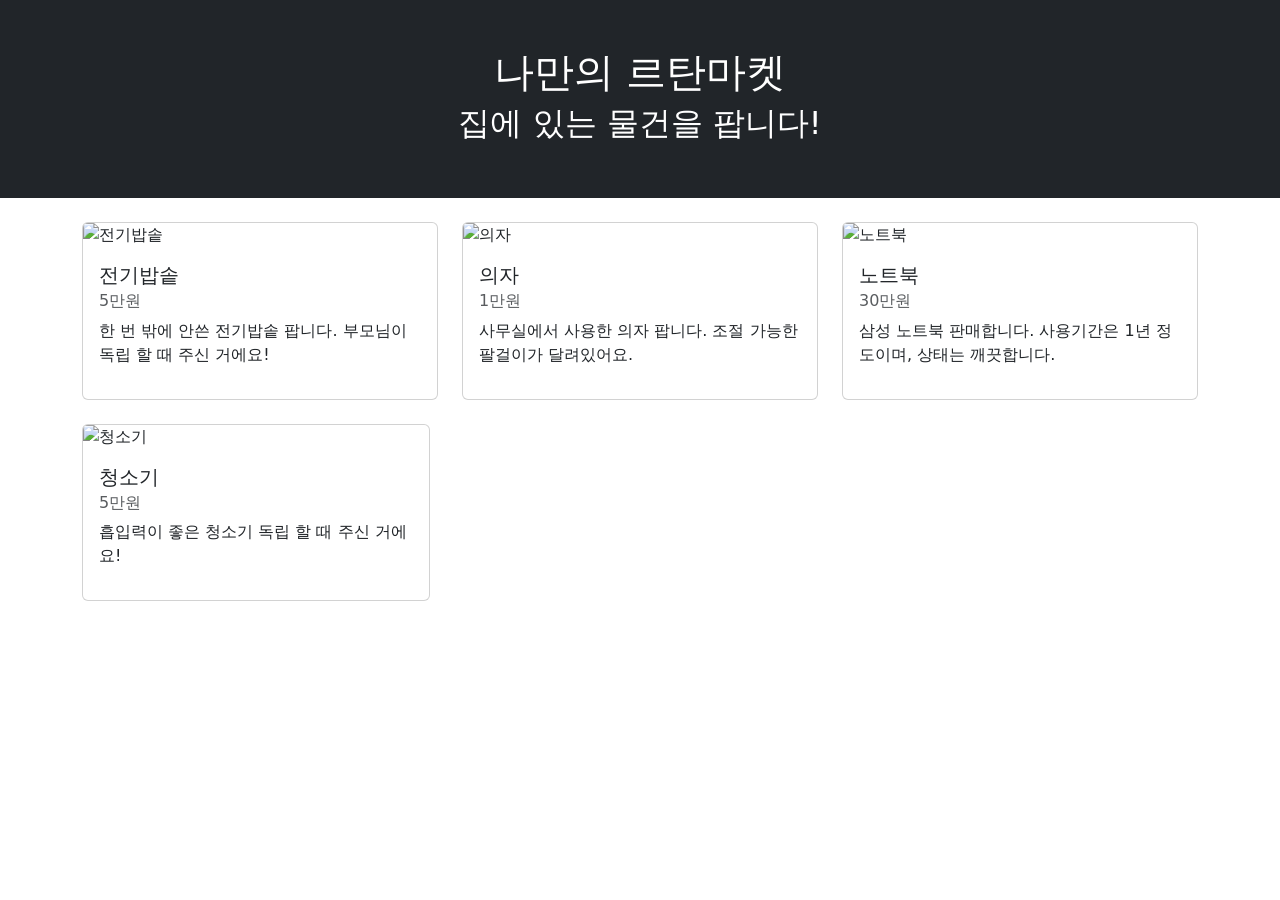
==== index.html @ f94e0d94 "Add files via upload" ====
<!doctype html>
<html lang="en">

<head>
    <meta charset="utf-8">
    <meta name="viewport" content="width=device-width, initial-scale=1">
    <title>나만의 중고마켓</title>
    <link rel="stylesheet" href="https://s3.ap-northeast-2.amazonaws.com/materials.spartacodingclub.kr/easygpt/default.css">
    <link href="https://cdn.jsdelivr.net/npm/bootstrap@5.2.3/dist/css/bootstrap.min.css" rel="stylesheet"
        integrity="sha384-rbsA2VBKQhggwzxH7pPCaAqO46MgnOM80zW1RWuH61DGLwZJEdK2Kadq2F9CUG65" crossorigin="anonymous">
    <script src="https://cdn.jsdelivr.net/npm/bootstrap@5.2.3/dist/js/bootstrap.bundle.min.js"
        integrity="sha384-kenU1KFdBIe4zVF0s0G1M5b4hcpxyD9F7jL+jjXkk+Q2h455rYXK/7HAuoJl+0I4"
        crossorigin="anonymous"></script>
    <style>
        /* 꾸미기 */
                .card:hover {
        transform: scale(1.05); /* 마우스 오버 시 크기 증가 */
        transition: transform 0.2s ease-in-out; /* 변화 과정 애니메이션 적용 */
        }

    </style>
</head>

<body>
    <div class="hero bg-dark text-center py-5 mb-4">
        <h1 class="text-white">나만의 르탄마켓</h1>
        <h2 class="text-white">집에 있는 물건을 팝니다!</h2>
    </div>
    <div class="container">
        <div class="row">
          <div class="col-md-4 mb-4">
            <div class="card">
              <img src="https://source.unsplash.com/1600x900/?rice-cooker" class="card-img-top" alt="전기밥솥">
              <div class="card-body">
                <h5 class="card-title">전기밥솥</h5>
                <h6 class="card-subtitle mb-2 text-muted">5만원</h6>
                <p class="card-text">한 번 밖에 안쓴 전기밥솥 팝니다. 부모님이 독립 할 때 주신 거에요!</p>
                <a href="https://spartacodingclub.kr/" class="card-link stretched-link" target="_blank"></a>
              </div>
            </div>
          </div>
          <div class="col-md-4 mb-4">
            <div class="card">
              <img src="https://source.unsplash.com/1600x900/?chair" class="card-img-top" alt="의자">
              <div class="card-body">
                <h5 class="card-title">의자</h5>
                <h6 class="card-subtitle mb-2 text-muted">1만원</h6>
                <p class="card-text">사무실에서 사용한 의자 팝니다. 조절 가능한 팔걸이가 달려있어요.</p>
                <a href="https://spartacodingclub.kr/" class="card-link stretched-link" target="_blank"></a>
              </div>
            </div>
          </div>
          <div class="col-md-4 mb-4">
            <div class="card">
              <img src="https://source.unsplash.com/1600x900/?laptop" class="card-img-top" alt="노트북">
              <div class="card-body">
                <h5 class="card-title">노트북</h5>
                <h6 class="card-subtitle mb-2 text-muted">30만원</h6>
                <p class="card-text">삼성 노트북 판매합니다. 사용기간은 1년 정도이며, 상태는 깨끗합니다.</p>
                <a href="https://spartacodingclub.kr/" class="card-link stretched-link" target="_blank"></a>
              </div>
            </div>
          </div>
        <div class="row">
            <div class="col-md-4 mb-4">
              <div class="card">
                <img src="청소기.jpeg" class="card-img-top" alt="청소기">
                <div class="card-body">
                  <h5 class="card-title">청소기</h5>
                  <h6 class="card-subtitle mb-2 text-muted">5만원</h6>
                  <p class="card-text">흡입력이 좋은 청소기 독립 할 때 주신 거에요!</p>
                  <a href="https://spartacodingclub.kr/" class="card-link stretched-link" target="_blank"></a>
                </div>
              </div>
            </div>
      </div>
      
</body>

</html>
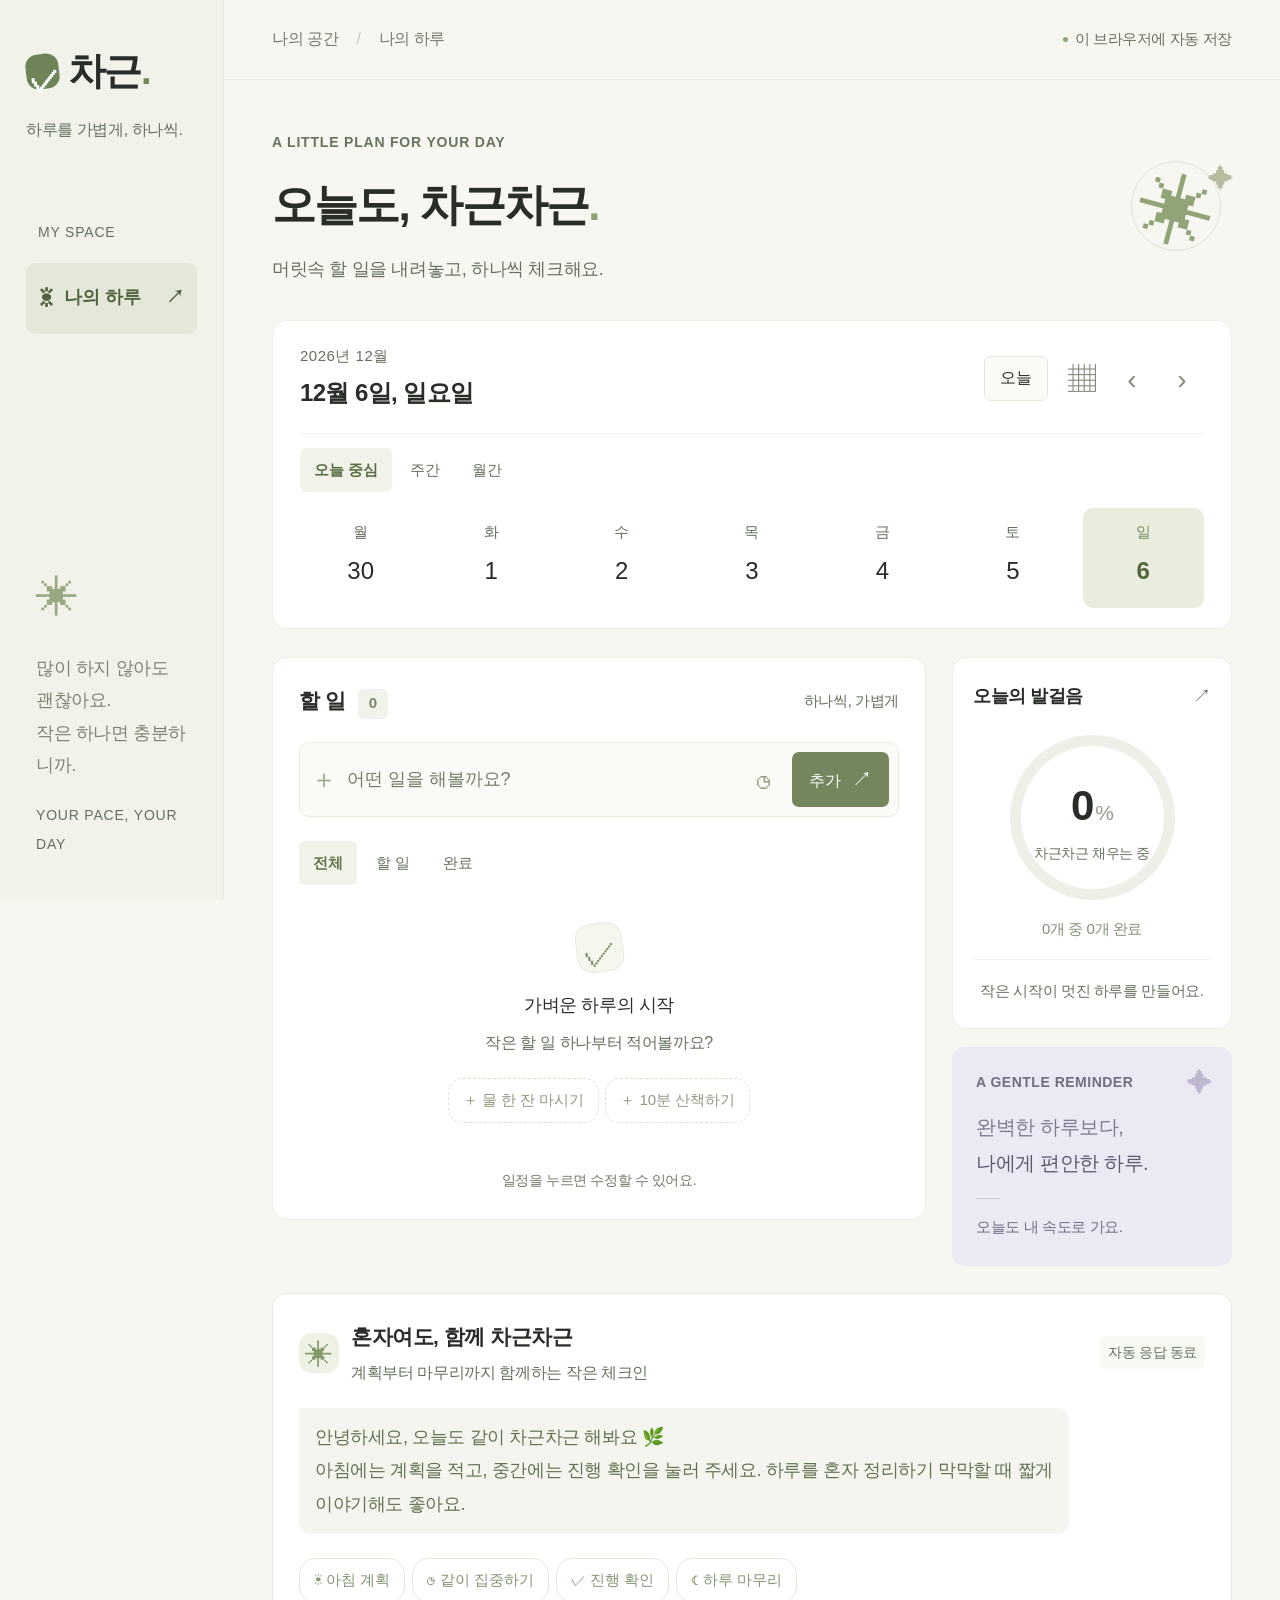
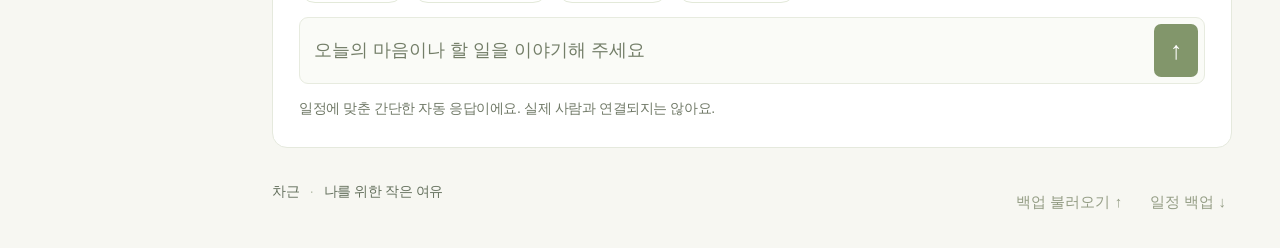
==== commit a571b850: "Package Chageun daily planner with Windows desktop shortcut installer" ====
--- a/index.html
+++ b/index.html
@@ -1,80 +1,48 @@
-<!doctype html>
-<html lang="en">
-
-<head>
-    <meta charset="utf-8">
-    <meta name="viewport" content="width=device-width, initial-scale=1">
-    <title>나만의 중고마켓</title>
-    <link rel="stylesheet" href="https://s3.ap-northeast-2.amazonaws.com/materials.spartacodingclub.kr/easygpt/default.css">
-    <link href="https://cdn.jsdelivr.net/npm/bootstrap@5.2.3/dist/css/bootstrap.min.css" rel="stylesheet"
-        integrity="sha384-rbsA2VBKQhggwzxH7pPCaAqO46MgnOM80zW1RWuH61DGLwZJEdK2Kadq2F9CUG65" crossorigin="anonymous">
-    <script src="https://cdn.jsdelivr.net/npm/bootstrap@5.2.3/dist/js/bootstrap.bundle.min.js"
-        integrity="sha384-kenU1KFdBIe4zVF0s0G1M5b4hcpxyD9F7jL+jjXkk+Q2h455rYXK/7HAuoJl+0I4"
-        crossorigin="anonymous"></script>
-    <style>
-        /* 꾸미기 */
-                .card:hover {
-        transform: scale(1.05); /* 마우스 오버 시 크기 증가 */
-        transition: transform 0.2s ease-in-out; /* 변화 과정 애니메이션 적용 */
-        }
-
-    </style>
-</head>
-
-<body>
-    <div class="hero bg-dark text-center py-5 mb-4">
-        <h1 class="text-white">나만의 르탄마켓</h1>
-        <h2 class="text-white">집에 있는 물건을 팝니다!</h2>
-    </div>
-    <div class="container">
-        <div class="row">
-          <div class="col-md-4 mb-4">
-            <div class="card">
-              <img src="https://source.unsplash.com/1600x900/?rice-cooker" class="card-img-top" alt="전기밥솥">
-              <div class="card-body">
-                <h5 class="card-title">전기밥솥</h5>
-                <h6 class="card-subtitle mb-2 text-muted">5만원</h6>
-                <p class="card-text">한 번 밖에 안쓴 전기밥솥 팝니다. 부모님이 독립 할 때 주신 거에요!</p>
-                <a href="https://spartacodingclub.kr/" class="card-link stretched-link" target="_blank"></a>
-              </div>
-            </div>
-          </div>
-          <div class="col-md-4 mb-4">
-            <div class="card">
-              <img src="https://source.unsplash.com/1600x900/?chair" class="card-img-top" alt="의자">
-              <div class="card-body">
-                <h5 class="card-title">의자</h5>
-                <h6 class="card-subtitle mb-2 text-muted">1만원</h6>
-                <p class="card-text">사무실에서 사용한 의자 팝니다. 조절 가능한 팔걸이가 달려있어요.</p>
-                <a href="https://spartacodingclub.kr/" class="card-link stretched-link" target="_blank"></a>
-              </div>
-            </div>
-          </div>
-          <div class="col-md-4 mb-4">
-            <div class="card">
-              <img src="https://source.unsplash.com/1600x900/?laptop" class="card-img-top" alt="노트북">
-              <div class="card-body">
-                <h5 class="card-title">노트북</h5>
-                <h6 class="card-subtitle mb-2 text-muted">30만원</h6>
-                <p class="card-text">삼성 노트북 판매합니다. 사용기간은 1년 정도이며, 상태는 깨끗합니다.</p>
-                <a href="https://spartacodingclub.kr/" class="card-link stretched-link" target="_blank"></a>
-              </div>
-            </div>
-          </div>
-        <div class="row">
-            <div class="col-md-4 mb-4">
-              <div class="card">
-                <img src="청소기.jpeg" class="card-img-top" alt="청소기">
-                <div class="card-body">
-                  <h5 class="card-title">청소기</h5>
-                  <h6 class="card-subtitle mb-2 text-muted">5만원</h6>
-                  <p class="card-text">흡입력이 좋은 청소기 독립 할 때 주신 거에요!</p>
-                  <a href="https://spartacodingclub.kr/" class="card-link stretched-link" target="_blank"></a>
-                </div>
-              </div>
-            </div>
-      </div>
-      
-</body>
-
-</html>+<!doctype html>
+<html lang="ko">
+<head>
+<meta charset="utf-8">
+<meta name="viewport" content="width=device-width,initial-scale=1">
+<meta name="theme-color" content="#f7f7f2">
+<title>차근 — 나의 작은 일정</title>
+<link rel="stylesheet" href="style.css">
+<script src="app.js" defer></script>
+</head>
+<body>
+<div class="app">
+<aside class="sidebar">
+<a class="brand" href="./" aria-label="차근 홈"><span class="brand-mark">✓</span>차근<span class="brand-dot">.</span></a>
+<p class="brand-caption">하루를 가볍게, 하나씩.</p>
+<div class="side-label">MY SPACE</div>
+<button class="nav-item active" id="home"><span>☀</span> 나의 하루 <span class="nav-arrow">↗</span></button>
+<div class="sidebar-bottom"><div class="little-flower" aria-hidden="true">✳</div><p>많이 하지 않아도 괜찮아요.<br>작은 하나면 충분하니까.</p><span>YOUR PACE, YOUR DAY</span></div>
+</aside>
+<main>
+<header class="topbar"><span class="breadcrumb">나의 공간 <span>/</span> 나의 하루</span><span class="save-state" id="save-state"><i></i> 이 브라우저에 자동 저장</span></header>
+<div class="content">
+<section class="page-heading"><div><span class="eyebrow">A LITTLE PLAN FOR YOUR DAY</span><h1>오늘도, 차근차근<span>.</span></h1><p>머릿속 할 일을 내려놓고, 하나씩 체크해요.</p></div><div class="heading-art" aria-hidden="true"><span class="orbit"></span><span class="art-star">✳</span><span class="tiny-star">✦</span></div></section>
+<section class="day-panel" aria-label="일정 날짜 선택">
+<div class="day-heading"><div><span id="month-label" class="month-label"></span><button class="date-title" id="date-title" title="날짜 선택"></button></div><div class="date-actions"><button id="today" class="today-button">오늘</button><label class="icon-button date-picker" title="달력에서 날짜 선택"><span aria-hidden="true">▦</span><input id="calendar" type="date" aria-label="달력에서 날짜 선택"></label><button class="icon-button" id="prev" aria-label="이전 주">‹</button><button class="icon-button" id="next" aria-label="다음 주">›</button></div></div>
+<div class="view-tabs" role="group" aria-label="일정 보기"><button data-view="day" class="selected" aria-pressed="true">오늘 중심</button><button data-view="week" aria-pressed="false">주간</button><button data-view="month" aria-pressed="false">월간</button></div>
+<div id="week" class="week"></div><div id="overview" class="overview" hidden></div>
+</section>
+<div class="workspace">
+<section class="task-panel" aria-labelledby="task-heading">
+<div class="section-heading"><h2 id="task-heading">할 일 <span id="task-count">0</span></h2><span class="soft-label">하나씩, 가볍게</span></div>
+<form id="add-form" class="add-form"><div class="input-row"><span class="input-plus" aria-hidden="true">＋</span><input id="task-input" placeholder="어떤 일을 해볼까요?" maxlength="120" aria-label="새 할 일" autocomplete="off" required><button type="button" id="time-toggle" class="time-toggle" aria-label="시간 선택" aria-expanded="false">◷</button><button class="add-button" type="submit">추가 <span>↗</span></button></div><div class="time-row" id="time-row" hidden><label for="task-time">시간은 선택사항이에요</label><input type="time" id="task-time"><button type="button" id="clear-time">시간 지우기</button></div></form>
+<div class="list-toolbar"><div class="filters" role="group" aria-label="할 일 필터"><button data-filter="all" class="selected" aria-pressed="true">전체</button><button data-filter="pending" aria-pressed="false">할 일</button><button data-filter="done" aria-pressed="false">완료</button></div><span id="remaining"></span></div>
+<ul id="tasks" class="task-list"></ul>
+<div id="empty" class="empty-state"><div class="empty-icon" aria-hidden="true">✓</div><h3 id="empty-title">가벼운 하루의 시작</h3><p id="empty-text">작은 할 일 하나부터 적어볼까요?</p><div class="suggestions" id="suggestions"><button data-suggestion="물 한 잔 마시기">＋ 물 한 잔 마시기</button><button data-suggestion="10분 산책하기">＋ 10분 산책하기</button></div></div>
+<p class="list-note">일정을 누르면 수정할 수 있어요.</p>
+</section>
+<aside class="right-column"><section class="progress-card"><div class="progress-top"><h2>오늘의 발걸음</h2><span aria-hidden="true">↗</span></div><div class="progress-ring" id="progress-ring"><div><strong id="percent">0<span>%</span></strong><span class="ring-caption">차근차근 채우는 중</span></div></div><p class="progress-count" id="progress-count">0개 중 0개 완료</p><div class="progress-message" id="progress-message">작은 시작이 멋진 하루를 만들어요.</div></section><section class="note-card"><span class="note-star" aria-hidden="true">✦</span><span class="eyebrow">A GENTLE REMINDER</span><p>완벽한 하루보다,<br><strong>나에게 편안한 하루.</strong></p><div class="note-line"></div><span class="note-foot">오늘도 내 속도로 가요.</span></section></aside>
+</div>
+<section class="buddy-panel" aria-labelledby="buddy-heading"><div class="buddy-header"><div class="buddy-avatar" aria-hidden="true">✳</div><div><h2 id="buddy-heading">혼자여도, 함께 차근차근</h2><p>계획부터 마무리까지 함께하는 작은 체크인</p></div><span class="buddy-badge">자동 응답 동료</span></div><div id="chat" class="chat" role="log" aria-label="체크인 대화" aria-live="polite"></div><div class="focus-bar" id="focus-bar" hidden><span>집중 시간 <strong id="focus-clock">15:00</strong></span><button id="focus-stop">집중 마치기</button></div><div class="chat-quick"><button data-checkin="plan">☀ 아침 계획</button><button data-checkin="focus">◷ 같이 집중하기</button><button data-checkin="check">✓ 진행 확인</button><button data-checkin="finish">☾ 하루 마무리</button></div><form id="chat-form"><input id="chat-input" placeholder="오늘의 마음이나 할 일을 이야기해 주세요" aria-label="동료에게 이야기하기" maxlength="300" autocomplete="off" required><button type="submit" aria-label="메시지 보내기">↑</button></form><p class="buddy-footnote">일정에 맞춘 간단한 자동 응답이에요. 실제 사람과 연결되지는 않아요.</p></section>
+<footer><span>차근 <span class="footer-dot">·</span> 나를 위한 작은 여유</span><div class="backup-actions"><button id="import" type="button">백업 불러오기 ↑</button><input id="import-file" type="file" accept="application/json,.json" hidden><button id="export" title="일정을 JSON 파일로 저장">일정 백업 ↓</button></div></footer>
+</div>
+</main>
+</div>
+<dialog id="edit-dialog"><form id="edit-form"><div class="dialog-heading"><h2>일정 수정</h2><button type="button" id="close-edit" class="icon-button" aria-label="닫기">×</button></div><label for="edit-title">할 일</label><input id="edit-title" maxlength="120" required><div class="edit-fields"><div><label for="edit-date">날짜</label><input type="date" id="edit-date" required></div><div><label for="edit-time">시간 (선택)</label><input type="time" id="edit-time"></div></div><div class="dialog-actions"><button type="button" id="delete-task" class="delete-button">일정 삭제</button><button type="submit" class="add-button">저장</button></div></form></dialog>
+<div id="toast" class="toast" role="status" hidden><span id="toast-text"></span><button id="undo" hidden>되돌리기</button></div>
+</body>
+</html>
--- a/style.css
+++ b/style.css
@@ -0,0 +1,76 @@
+:root{--bg:#f7f7f2;--paper:#fff;--ink:#292d27;--muted:#92958c;--line:#eceee6;--green:#74885c;--green-dark:#4e6638;--lavender:#ece9f5}*{box-sizing:border-box}body{margin:0;background:var(--bg);color:var(--ink);font-family:"Noto Sans CJK KR","Noto Sans KR",-apple-system,BlinkMacSystemFont,"Segoe UI",sans-serif;font-size:18px;letter-spacing:-.4px}button,input{font:inherit}button{cursor:pointer}button,a,input{-webkit-tap-highlight-color:transparent}button{color:inherit}button:focus-visible,a:focus-visible{outline:3px solid #a6b989;outline-offset:3px}input:focus-visible{outline:2px solid #a6b989;outline-offset:2px}button{border:0;background:none}a{color:inherit;text-decoration:none}[hidden]{display:none!important}.app{display:flex;min-height:100vh}.sidebar{width:224px;flex-shrink:0;border-right:1px solid #e7e9df;background:#f1f3eb;padding:40px 26px;display:flex;flex-direction:column;position:fixed;inset:0 auto 0 0}.brand{font-size:38px;font-weight:800;display:flex;align-items:center;gap:9px;letter-spacing:-2px}.brand-mark{font-size:30px;display:grid;place-items:center;background:#6e8358;color:white;border-radius:12px;width:33px;height:35px;transform:rotate(-7deg)}.brand-dot{color:var(--green);margin-left:-8px}.brand-caption{font-size:16px;color:#65715e;margin-top:13px}.side-label{font-size:14px;letter-spacing:1.8px;color:#65715e;margin:61px 12px 18px}.nav-item{display:flex;gap:12px;align-items:center;width:100%;padding:15px 13px;text-align:left;border-radius:9px;background:#e3e8d9;color:#50623e;font-size:18px;font-weight:600}.nav-item>span:first-child{font-size:25px}.nav-arrow{margin-left:auto}.sidebar-bottom{margin-top:auto;padding:22px 10px 1px}.little-flower{font-size:43px;color:#9aa982;margin-bottom:18px}.sidebar-bottom p{font-size:18px;color:#7d8472;line-height:1.9}.sidebar-bottom>span{font-size:14px;letter-spacing:1.5px;color:#65715e}main{margin-left:224px;flex:1;min-width:0}.topbar{height:80px;border-bottom:1px solid var(--line);display:flex;align-items:center;justify-content:space-between;padding:0 48px;font-size:16px}.breadcrumb{color:#74796c}.breadcrumb span{padding:0 14px;color:#c3c6ba}.save-state{display:flex;align-items:center;gap:7px;font-size:15px;color:#65715e}.save-state i{width:5px;height:5px;border-radius:50%;background:#8da674}.content{max-width:1150px;margin:auto;padding:47px 48px 0}.page-heading{display:flex;align-items:center;justify-content:space-between;margin-bottom:34px}.eyebrow{font-size:14px;letter-spacing:2px;color:#69745e;font-weight:600}h1{font-size:44px;letter-spacing:-1.8px;margin:12px 0 12px;font-weight:700}h1>span{color:#91a17a}.page-heading p{color:#65715e;font-size:18px;margin:0}.heading-art{position:relative;width:112px;height:110px;display:grid;place-items:center}.orbit{position:absolute;width:90px;height:90px;border:1px solid #dfe4d5;border-radius:50%}.art-star{color:#91a478;font-size:77px;transform:rotate(15deg)}.tiny-star{position:absolute;color:#b5bd9e;font-size:26px;right:-2px;top:7px}.day-panel{background:#fff;border:1px solid var(--line);border-radius:15px;padding:23px 27px 20px;margin-bottom:28px}.day-heading{display:flex;align-items:center;justify-content:space-between;margin-bottom:20px}.month-label{display:block;font-size:15px;color:#65715e;letter-spacing:.5px;margin-bottom:5px}.date-title{padding:0;font-size:24px;font-weight:700;letter-spacing:-.6px}.date-actions{display:flex;align-items:center;gap:5px}.today-button{font-size:16px;border:1px solid #e4e8dc;background:#fafbf7;border-radius:7px;padding:7px 12px;margin-right:6px}.icon-button{display:grid;place-items:center;width:34px;height:34px;border-radius:7px;font-size:28px;color:#858c7c}.icon-button:hover{background:#f0f3ea}.date-picker{position:relative;overflow:hidden;cursor:pointer}.date-picker input{position:absolute;inset:0;width:100%;height:100%;opacity:0;cursor:pointer}.date-picker input::-webkit-calendar-picker-indicator{position:absolute;inset:0;width:100%;height:100%;cursor:pointer}.date-picker:focus-within{outline:2px solid #a6b989}.week{display:grid;grid-template-columns:repeat(7,1fr);gap:9px}.day{padding:12px 3px 8px;border-radius:10px;display:flex;align-items:center;flex-direction:column;gap:5px;min-height:77px}.day:hover{background:#f6f7f1}.day-name{font-size:15px;color:#65715e}.day-number{font-size:24px;font-weight:500}.day.active{background:#e8edde;color:#52673e}.day.active .day-name{color:#7a8c64}.day-dot{width:4px;height:4px;background:transparent;border-radius:50%}.day.has-tasks .day-dot{background:#9aab7f}.day.is-today .day-number{font-weight:800}.workspace{display:grid;grid-template-columns:minmax(0,1fr) 246px;gap:26px;align-items:start}.task-panel{background:#fff;border:1px solid var(--line);border-radius:15px;padding:26px;min-height:422px}.section-heading{display:flex;align-items:center;justify-content:space-between;margin-bottom:23px}h2{font-size:21px;margin:0;letter-spacing:-.5px}.section-heading h2 span{display:inline-grid;place-items:center;font-size:15px;color:#7c886c;background:#f0f3e9;min-width:21px;height:21px;margin-left:7px;border-radius:6px}.soft-label{color:#65715e;font-size:15px}.add-form{border:1px solid #e8ebdf;background:#fafbf7;border-radius:10px;overflow:hidden}.add-form:focus-within{border-color:#a2b68b}.input-row{display:flex;align-items:center;padding:7px;gap:4px}.input-plus{font-size:26px;color:#9ca98b;padding-left:6px}.input-row input{border:0;background:none;outline:0;min-width:0;flex:1;padding:10px 4px;font-size:18px;color:var(--ink)}input::placeholder{color:#737e68}.add-button{background:#73865d;color:#fff;padding:10px 15px;border-radius:7px;font-size:16px;white-space:nowrap}.add-button:hover{background:#5f7447}.add-button span{margin-left:7px;font-size:18px}.time-toggle{font-size:26px;color:#98a187;width:30px;height:36px}.time-toggle[aria-expanded=true]{color:#4e6638;background:#e8edde;border-radius:5px}.time-row{padding:0 12px 12px;display:flex;align-items:center;gap:8px;font-size:15px;color:#8c9580;flex-wrap:wrap}.time-row input{padding:5px;border:1px solid #e1e6d7;border-radius:4px;background:white}.time-row button{font-size:15px;text-decoration:underline}.list-toolbar{display:flex;justify-content:space-between;align-items:center;margin:24px 0 6px}.filters{display:flex;gap:5px}.filters button{font-size:15px;color:#67725e;padding:6px 10px;border-radius:6px}.filters button.selected{color:#63774c;background:#eff3e9;font-weight:600}#remaining{color:#65715e;font-size:14px}.task-list{list-style:none;padding:0;margin:0}.task-item{display:flex;align-items:center;gap:12px;min-height:68px;border-bottom:1px solid #f0f1eb}.task-check{appearance:none;-webkit-appearance:none;flex-shrink:0;width:21px;height:21px;border:1.5px solid #dce2d1;border-radius:7px;cursor:pointer;margin:0;display:grid;place-items:center}.task-check:checked{background:#83966a;border-color:#83966a}.task-check:checked:after{content:'✓';color:white;font-size:18px}.task-copy{min-width:0;text-align:left;flex:1;padding:13px 0}.task-name{display:block;font-size:18px;overflow-wrap:anywhere;line-height:1.6}.task-time{display:block;font-size:15px;color:#65715e;margin-top:4px;letter-spacing:0}.task-item.done .task-name{text-decoration:line-through;color:#a9aea0}.task-item.done .task-time{opacity:.6}.edit-hint{color:#bcc2b4;font-size:15px;opacity:0}.task-item:hover .edit-hint,.task-copy:focus-visible+.edit-hint{opacity:1}.empty-state{text-align:center;padding:32px 0 26px}.empty-icon{border:1px solid #e6ebdd;background:#f5f7ef;border-radius:15px;transform:rotate(-8deg);width:47px;height:49px;display:grid;place-items:center;font-size:34px;color:#7b9167;margin:0 auto 19px}.empty-state h3{font-weight:500;font-size:18px;margin:0 0 9px}.empty-state p{font-size:16px;color:#65715e;margin:0}.suggestions{display:flex;justify-content:center;gap:6px;flex-wrap:wrap;margin-top:22px}.suggestions button{font-size:15px;color:#909a81;border:1px dashed #dbe2cf;border-radius:15px;padding:7px 11px}.suggestions button:hover{background:#f1f5e9}.list-note{color:#707967;font-size:14px;margin:19px 0 0;text-align:center}.right-column{display:flex;flex-direction:column;gap:18px}.progress-card{background:white;border:1px solid var(--line);border-radius:15px;padding:24px 20px;text-align:center}.progress-top{display:flex;justify-content:space-between;align-items:center;text-align:left}.progress-top h2{font-size:18px}.progress-top>span{color:#65715e}.progress-ring{--progress:0deg;background:conic-gradient(#8fa376 var(--progress),#edf0e7 0);width:137px;height:137px;border-radius:50%;display:grid;place-items:center;margin:23px auto 17px}.progress-ring>div{background:white;border-radius:50%;height:119px;width:119px;display:flex;align-items:center;justify-content:center;flex-direction:column}#percent{font-size:42px;font-weight:600;letter-spacing:-1px}#percent>span{font-size:21px;margin-left:2px;color:#949d88;font-weight:400}.ring-caption{font-size:14px;color:#65715e;margin-top:3px}.progress-count{font-size:15px;color:#849178;margin:0 0 17px}.progress-message{border-top:1px solid #f0f2eb;padding-top:17px;font-size:14px;color:#65715e;line-height:1.8}.note-card{padding:24px;background:var(--lavender);border-radius:13px;position:relative;overflow:hidden}.note-card .eyebrow{color:#746c83;font-size:14px;letter-spacing:1.5px}.note-card p{color:#807c91;font-size:18px;line-height:1.85;margin:16px 0 17px}.note-card strong{font-weight:500;color:#5f5a70}.note-star{position:absolute;right:19px;top:15px;font-size:26px;color:#beb7cf}.note-line{width:24px;border-top:1px solid #c9c3d6;margin-bottom:13px}.note-foot{color:#746c83;font-size:14px}footer{display:flex;justify-content:space-between;color:#65715e;font-size:14px;padding:32px 0 24px}.footer-dot{margin:0 7px;color:#bac1ae}footer button{color:#949d85;font-size:14px}dialog{border:1px solid var(--line);border-radius:17px;padding:27px;width:420px;max-width:calc(100% - 32px);box-shadow:0 20px 80px #26301b20}dialog::backdrop{background:#252d2360;backdrop-filter:blur(3px)}.dialog-heading{display:flex;align-items:center;justify-content:space-between;margin-bottom:22px}dialog label{display:block;color:#8b937f;font-size:16px;margin:0 0 8px}dialog input{width:100%;padding:12px;border:1px solid #e3e8d9;border-radius:8px;background:#fafbf7;min-width:0;font-size:18px;color:var(--ink)}.edit-fields{display:grid;grid-template-columns:1.2fr 1fr;gap:12px;margin-top:20px}.dialog-actions{display:flex;align-items:center;justify-content:space-between;margin-top:28px}.delete-button{color:#b17d70;font-size:16px}.toast{position:fixed;bottom:24px;left:50%;transform:translateX(-50%);z-index:10;background:#35412d;color:#fff;border-radius:10px;padding:14px 18px;box-shadow:0 8px 24px #27331c25;display:flex;align-items:center;gap:20px;font-size:18px;max-width:calc(100% - 32px);width:max-content}.toast button{color:#c2d3ac;text-decoration:underline;font-size:18px}@media(min-width:1500px){.content{padding-top:65px}.page-heading{margin-bottom:43px}.task-panel{min-height:460px}}@media(max-width:1150px){.sidebar{width:180px;padding:35px 19px}main{margin-left:180px}.content{padding:35px 30px 0}.topbar{padding:0 30px}.workspace{grid-template-columns:minmax(0,1fr) 215px;gap:18px}.task-panel{padding:20px}.heading-art{width:90px}h1{font-size:40px}}@media(max-width:900px){.sidebar{width:80px;align-items:center;padding:28px 10px}.brand{font-size:0;gap:0}.brand-dot,.brand-caption,.side-label,.sidebar-bottom,.nav-item{display:none}main{margin-left:80px}.workspace{grid-template-columns:minmax(0,1fr) 210px;gap:16px}.content{padding:32px 24px 0}.topbar{padding:0 24px}.day-panel{padding:21px}.task-panel{padding:19px}}@media(max-width:700px){.app{display:block}.sidebar{position:static;width:100%;height:65px;border:0;background:var(--bg);padding:0 21px;flex-direction:row;justify-content:space-between}.brand{font-size:30px;gap:7px}.brand-dot{display:inline;margin-left:-5px}.brand-mark{width:27px;height:29px;font-size:24px;border-radius:9px}.brand-caption{display:block;font-size:15px;margin:0}main{margin-left:0}.topbar{height:35px;border:0;padding:0 22px;justify-content:flex-end}.breadcrumb{display:none}.save-state{font-size:14px}.content{padding:24px 20px 0}.page-heading{margin-bottom:25px}h1{font-size:38px;margin-top:10px;margin-bottom:10px}.eyebrow{font-size:14px;letter-spacing:1.7px}.page-heading p{font-size:16px}.heading-art{width:56px;height:65px}.orbit{width:52px;height:52px}.art-star{font-size:49px}.tiny-star{font-size:18px;right:-4px;top:0}.day-panel{padding:19px 15px 12px;margin-bottom:19px;border-radius:13px}.date-title{font-size:21px}.month-label{font-size:14px}.day-heading{margin-bottom:15px}.date-actions{gap:0}.icon-button{width:29px;height:32px}.today-button{padding:6px 9px;margin-right:3px}.week{gap:3px}.day{min-height:69px;padding-top:10px}.day-number{font-size:23px}.workspace{display:flex;flex-direction:column;gap:18px}.task-panel{width:100%;padding:21px 17px;min-height:350px}.right-column{width:100%;display:grid;grid-template-columns:1fr 1fr;gap:12px}.progress-card{padding:18px 14px}.progress-top h2{font-size:16px}.progress-ring{width:100px;height:100px;margin:15px auto 12px}.progress-ring>div{width:86px;height:86px}#percent{font-size:34px}.ring-caption{font-size:14px}.progress-count{margin-bottom:12px;font-size:14px}.progress-message{font-size:14px;padding-top:12px}.note-card{padding:22px 17px}.note-card p{font-size:18px;margin-top:29px}.note-card .eyebrow{font-size:14px;letter-spacing:1px}.note-star{right:10px;font-size:25px}.soft-label{font-size:14px}.task-name{font-size:18px}.edit-hint{opacity:1}.add-button{font-size:16px;padding:10px 12px}.add-button span{margin-left:2px}.input-row{gap:0}.time-toggle{width:28px}.input-row input{font-size:21px;padding:10px 4px}footer{font-size:14px;padding-top:24px}.toast{bottom:16px}.date-picker input,dialog input,.time-row input{font-size:21px}}@media(prefers-reduced-motion:no-preference){button{transition:background .15s,color .15s}.progress-ring{transition:background .3s}.task-item{animation:appear .15s ease-out}@keyframes appear{from{opacity:.4;transform:translateY(3px)}to{opacity:1;transform:none}}}
+.view-tabs{display:flex;gap:4px;margin:0 0 16px;border-top:1px solid #f0f2eb;padding-top:14px}.view-tabs button{font-size:15px;color:#65715e;padding:7px 12px;border-radius:6px}.view-tabs .selected{background:#eff3e9;color:#5b7046;font-weight:600}.overview{display:grid;grid-template-columns:repeat(7,minmax(0,1fr));gap:5px;margin-top:12px}.overview-cell{min-height:105px;min-width:0;border:1px solid #edf0e7;border-radius:7px;text-align:left;padding:9px 7px;display:flex;flex-direction:column;gap:6px}.overview-cell:hover{background:#f6f8f1}.overview-cell.active{border-color:#a0b687;background:#f1f5e9}.overview-cell.outside{opacity:.45}.overview-date{font-size:16px;font-weight:600}.overview-task{display:block;font-size:14px;color:#828d75;white-space:nowrap;overflow:hidden;text-overflow:ellipsis;width:100%}.overview-task.done{text-decoration:line-through;color:#a4ac9b}.overview-count{font-size:14px;color:#65715e;margin-top:auto}.overview-empty{font-size:14px;color:#707967}.buddy-panel{margin-top:27px;border:1px solid #e5e9dd;border-radius:15px;background:#fff;padding:26px}.buddy-header{display:flex;align-items:center;gap:12px}.buddy-avatar{width:40px;height:40px;flex-shrink:0;background:#eef2e5;border-radius:13px;color:#83996a;display:grid;place-items:center;font-size:28px}.buddy-header h2{font-size:18px}.buddy-header p{font-size:15px;color:#65715e;margin:5px 0 0}.buddy-badge{margin-left:auto;color:#65715e;background:#f7f9f3;border-radius:5px;padding:5px 8px;font-size:14px;white-space:nowrap}.chat{max-height:280px;overflow-y:auto;display:flex;flex-direction:column;gap:12px;padding:22px 0 16px;scroll-behavior:smooth}.chat-message{max-width:85%;background:#f3f5ee;padding:13px 16px;border-radius:0 12px 12px 12px;font-size:18px;line-height:1.9;white-space:pre-wrap;overflow-wrap:anywhere;align-self:flex-start;color:#637252}.chat-message.user{align-self:flex-end;background:#eeebf6;color:#7c708f;border-radius:12px 0 12px 12px}.chat-quick{display:flex;gap:7px;flex-wrap:wrap;margin:8px 0 14px}.chat-quick button{font-size:15px;border:1px solid #e3e9d9;color:#849574;border-radius:16px;padding:7px 12px}.chat-quick button:hover{background:#f0f4e8}#chat-form{display:flex;gap:10px;border:1px solid #e7ebdf;background:#fafbf7;border-radius:9px;padding:6px}#chat-input{flex:1;min-width:0;border:0;background:none;padding:8px;font-size:18px;color:var(--ink)}#chat-form>button{width:33px;border-radius:7px;color:white;background:#82966b;font-size:25px}.buddy-footnote{font-size:14px;color:#707967;margin:12px 0 0}.focus-bar{display:flex;justify-content:space-between;align-items:center;padding:12px 15px;background:#edf2e3;border-radius:8px;font-size:16px;color:#7d8d6b}.focus-bar strong{color:#526c3d;font-variant-numeric:tabular-nums;margin-left:9px}.focus-bar button{font-size:15px;text-decoration:underline}@media(max-width:700px){.overview{gap:3px}.overview-cell{padding:7px 3px;min-height:70px;gap:4px}.overview-date{font-size:15px}.overview-task{font-size:14px}.overview-count{font-size:14px}.overview-empty{display:none}.buddy-panel{padding:20px 16px;margin-top:20px}.buddy-header h2{font-size:18px}.buddy-header p{font-size:14px}.buddy-badge{font-size:14px;padding:4px}.buddy-avatar{width:32px;height:34px;font-size:34px}.buddy-header{gap:8px}.chat-message{max-width:94%;font-size:18px}.chat-quick{gap:5px}.chat-quick button{font-size:14px;padding:7px 9px}#chat-input{font-size:21px}.buddy-footnote{font-size:14px;line-height:1.7}}
+
+/* Comfortable reading sizes and roomier controls. */
+body{font-size:18px;line-height:1.65}
+.brand-caption,.sidebar-bottom p{line-height:1.8}
+.side-label,.sidebar-bottom>span,.eyebrow{letter-spacing:.8px}
+.topbar{height:auto;min-height:80px;gap:16px;padding-top:16px;padding-bottom:16px;flex-wrap:wrap}
+.page-heading p{line-height:1.8}
+.day-heading{flex-wrap:wrap;gap:16px}
+.date-actions{flex-shrink:0;gap:6px}
+.icon-button{width:44px;height:44px}
+.today-button{min-height:44px;padding:8px 15px}
+.day{min-height:98px;gap:6px}
+.view-tabs button,.filters button,.chat-quick button,.suggestions button{min-height:44px;padding:9px 14px}
+.section-heading{gap:12px;flex-wrap:wrap}
+.section-heading h2 span{min-width:30px;height:30px}
+.input-row{padding:9px;gap:6px}
+.input-row input{font-size:18px;padding:12px 4px}
+.input-plus{padding-left:2px}
+.time-toggle{width:44px;min-width:44px;height:44px}
+.add-button{font-size:16px;min-height:46px;padding:11px 17px}
+.add-button span{font-size:20px}
+.list-toolbar{flex-wrap:wrap;gap:10px}
+.task-item{min-height:84px;gap:16px}
+.task-name{font-size:20px;line-height:1.7}
+.task-time{font-size:16px}
+.task-check{width:28px;height:28px;border-radius:8px}
+.task-check:checked:after{font-size:20px}
+.task-copy{padding:17px 0}
+.list-note,.buddy-footnote{font-size:14px;line-height:1.8}
+.progress-top h2{font-size:18px}
+.progress-ring{width:165px;height:165px}
+.progress-ring>div{width:143px;height:143px}
+.ring-caption{font-size:14px;padding:0 10px;line-height:1.5;text-align:center}
+.progress-message{font-size:15px;line-height:1.8}
+.note-card p{font-size:20px;line-height:1.8}
+.note-card .eyebrow{font-size:14px;line-height:1.6;display:block;max-width:85%;letter-spacing:.5px}
+.note-foot{font-size:15px;line-height:1.8}
+.overview-cell{min-height:138px;gap:8px}
+.overview-date{font-size:18px}
+.overview-task{font-size:16px}
+.overview-count,.overview-empty{font-size:14px}
+.buddy-header{flex-wrap:wrap}
+.buddy-header h2{font-size:21px}
+.buddy-header p{font-size:16px}
+.buddy-badge{font-size:14px}
+.chat{max-height:380px}
+.chat-message{font-size:18px;line-height:1.85}
+#chat-input{font-size:18px;padding:12px 8px}
+#chat-form>button{min-width:44px;min-height:44px}
+.focus-bar{font-size:17px;flex-wrap:wrap;gap:12px}
+.focus-bar button{min-height:44px;font-size:16px}
+footer{font-size:14px;gap:16px;flex-wrap:wrap}
+footer button{font-size:15px;min-height:44px}
+dialog{width:480px}
+dialog label{font-size:16px}
+dialog input{font-size:18px}
+.delete-button{font-size:16px;min-height:44px}
+@media(min-width:901px){.workspace{grid-template-columns:minmax(0,1fr) 280px}}
+@media(max-width:1100px) and (min-width:701px){.workspace{grid-template-columns:minmax(0,1fr)}.right-column{display:grid;grid-template-columns:1fr 1fr}}
+@media(max-width:700px){
+ .sidebar{height:80px;padding:0 18px}.brand{font-size:30px}.brand-caption{font-size:14px}
+ .topbar{min-height:40px;padding:5px 18px}.save-state{font-size:14px}
+ .content{padding:24px 16px 0}h1{font-size:36px}.page-heading p{font-size:17px}.page-heading{gap:12px;align-items:flex-start}.heading-art{flex-shrink:0;width:42px;margin-top:12px}.eyebrow{font-size:14px}
+ .day-panel{padding:20px 13px 14px}.day-heading{gap:12px}.date-title{font-size:23px}.month-label{font-size:16px}.date-actions{margin-left:auto}.week{gap:2px}.day{min-height:86px}.day-name{font-size:15px}.day-number{font-size:23px}
+ .task-panel{padding:22px 14px}.soft-label{font-size:14px}.input-row{gap:2px;padding:7px}.input-row input{font-size:18px}.input-plus{display:none}.time-toggle{width:38px;min-width:38px}.add-button{padding:10px 12px}.add-button span{display:none}.task-name{font-size:19px}
+ .right-column{grid-template-columns:1fr}.progress-card{padding:24px}.progress-ring{width:165px;height:165px}.progress-ring>div{width:143px;height:143px}#percent{font-size:42px}.progress-count{font-size:17px}.ring-caption{font-size:14px}.progress-message{font-size:16px}
+ .note-card{padding:24px}.note-card p{font-size:21px;margin-top:18px}.note-card .eyebrow{font-size:14px}.note-foot{font-size:16px}
+ .buddy-panel{padding:22px 14px}.buddy-header h2{font-size:20px}.buddy-header p{font-size:16px}.buddy-badge{font-size:14px;margin-left:44px}.chat-message{font-size:18px}.chat-quick button{font-size:15px;padding:9px 12px}.buddy-footnote{font-size:14px}#chat-input{font-size:18px}
+ .overview{gap:2px}.overview-cell{padding:8px 3px;min-height:108px}.overview-date{font-size:16px}.overview-task{font-size:14px}.overview-count{font-size:14px;overflow-wrap:anywhere}
+ .edit-fields{grid-template-columns:1fr}footer{font-size:14px}
+}
+@media(max-width:700px){.heading-art{overflow:hidden}.art-star{font-size:38px}.orbit{width:38px;height:38px}.tiny-star{right:0}}
+
+.backup-actions{display:flex;gap:16px;flex-wrap:wrap;align-items:center}
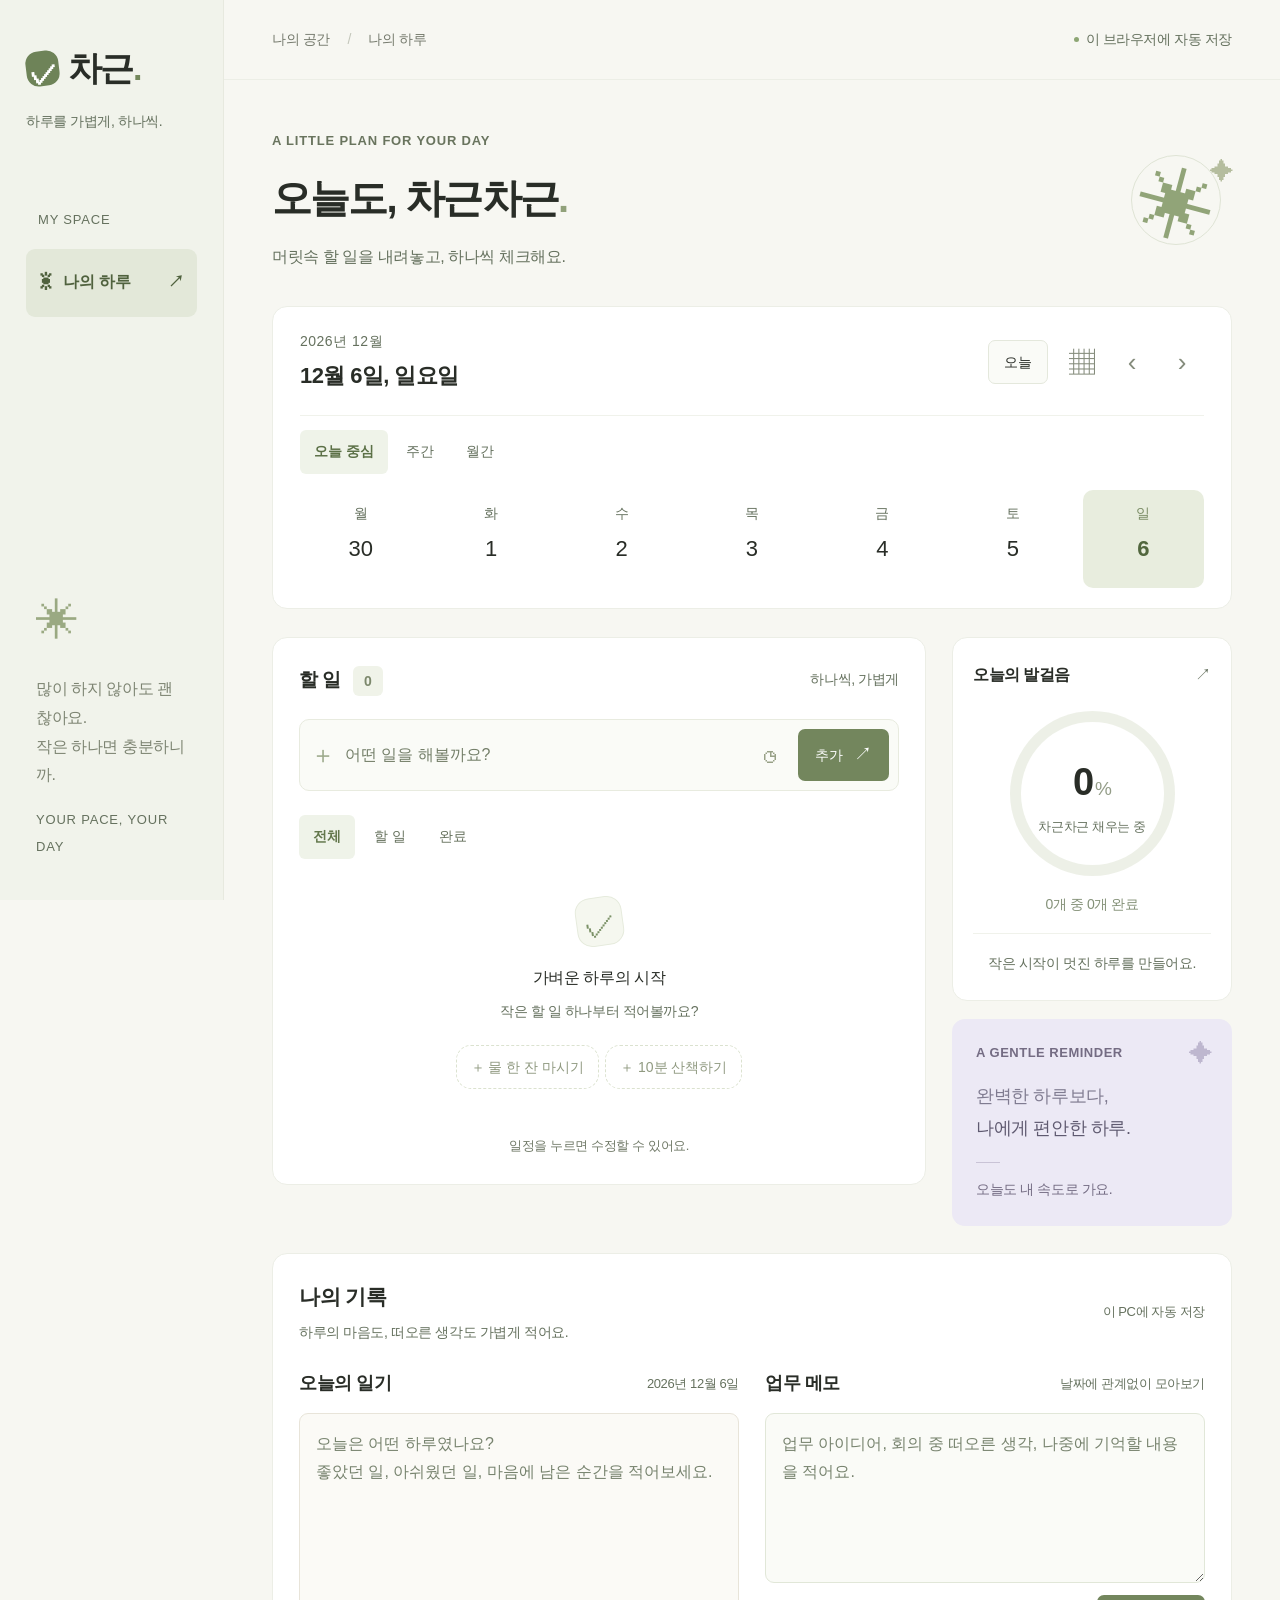
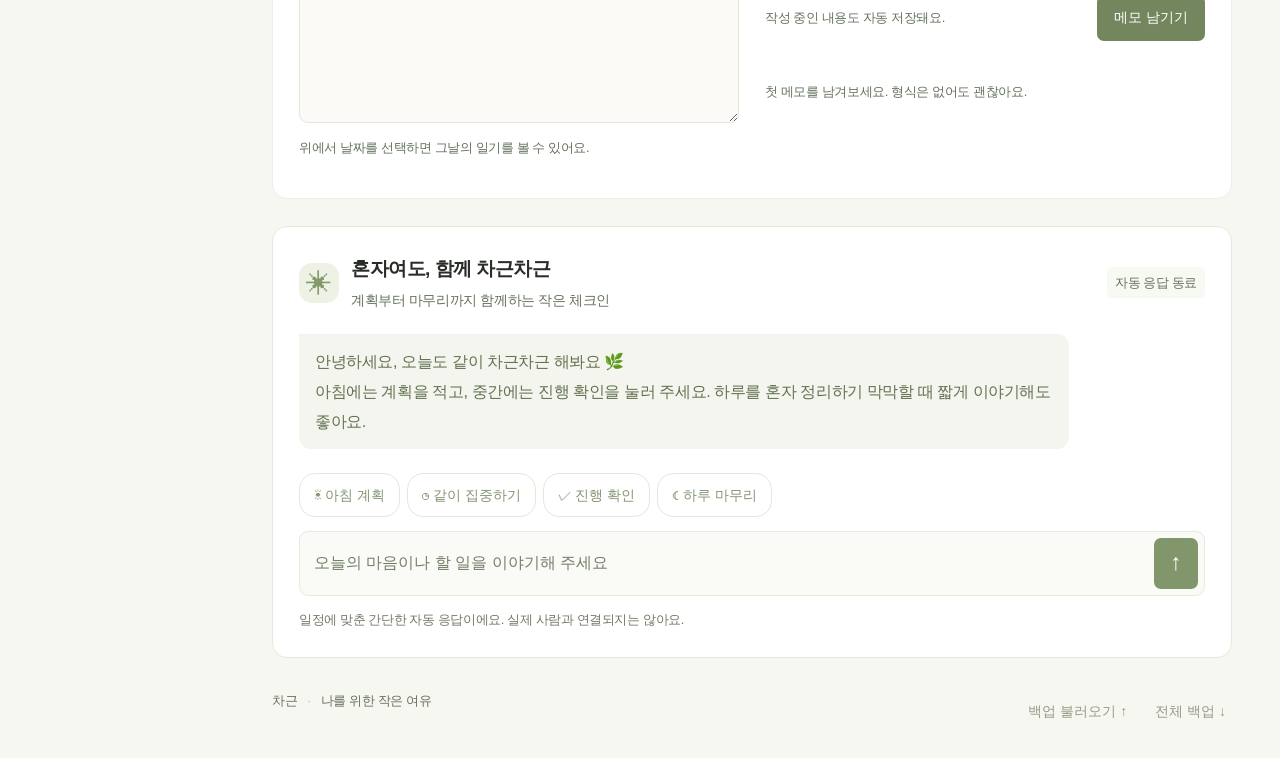
==== commit aae25345: "Add daily journal and work memos with autosave and moderate typography" ====
--- a/index.html
+++ b/index.html
@@ -37,8 +37,15 @@
 </section>
 <aside class="right-column"><section class="progress-card"><div class="progress-top"><h2>오늘의 발걸음</h2><span aria-hidden="true">↗</span></div><div class="progress-ring" id="progress-ring"><div><strong id="percent">0<span>%</span></strong><span class="ring-caption">차근차근 채우는 중</span></div></div><p class="progress-count" id="progress-count">0개 중 0개 완료</p><div class="progress-message" id="progress-message">작은 시작이 멋진 하루를 만들어요.</div></section><section class="note-card"><span class="note-star" aria-hidden="true">✦</span><span class="eyebrow">A GENTLE REMINDER</span><p>완벽한 하루보다,<br><strong>나에게 편안한 하루.</strong></p><div class="note-line"></div><span class="note-foot">오늘도 내 속도로 가요.</span></section></aside>
 </div>
+<section class="writing-panel" aria-labelledby="writing-heading">
+<div class="writing-heading"><div><h2 id="writing-heading">나의 기록</h2><p>하루의 마음도, 떠오른 생각도 가볍게 적어요.</p></div><span id="writing-status" class="writing-status" role="status">이 PC에 자동 저장</span></div>
+<div class="writing-grid"><section class="diary-section" aria-labelledby="diary-heading"><div class="writing-section-heading"><h3 id="diary-heading">오늘의 일기</h3><span id="diary-date"></span></div><label class="sr-only" for="diary-input">선택한 날짜의 일기</label><textarea id="diary-input" maxlength="50000" placeholder="오늘은 어떤 하루였나요?
+좋았던 일, 아쉬웠던 일, 마음에 남은 순간을 적어보세요."></textarea><p class="writing-hint">위에서 날짜를 선택하면 그날의 일기를 볼 수 있어요.</p></section>
+<section class="memo-section" aria-labelledby="memo-heading"><div class="writing-section-heading"><h3 id="memo-heading">업무 메모</h3><span>날짜에 관계없이 모아보기</span></div><form id="memo-form"><label class="sr-only" for="memo-input">새 업무 메모</label><textarea id="memo-input" maxlength="10000" placeholder="업무 아이디어, 회의 중 떠오른 생각, 나중에 기억할 내용을 적어요."></textarea><div class="memo-form-footer"><span class="writing-hint">작성 중인 내용도 자동 저장돼요.</span><button type="submit" class="add-button">메모 남기기</button></div></form><div id="memo-list" class="memo-list"></div><p id="memo-empty" class="writing-hint">첫 메모를 남겨보세요. 형식은 없어도 괜찮아요.</p></section></div>
+<button id="retry-writing" class="today-button" type="button" hidden>저장 다시 시도</button>
+</section>
 <section class="buddy-panel" aria-labelledby="buddy-heading"><div class="buddy-header"><div class="buddy-avatar" aria-hidden="true">✳</div><div><h2 id="buddy-heading">혼자여도, 함께 차근차근</h2><p>계획부터 마무리까지 함께하는 작은 체크인</p></div><span class="buddy-badge">자동 응답 동료</span></div><div id="chat" class="chat" role="log" aria-label="체크인 대화" aria-live="polite"></div><div class="focus-bar" id="focus-bar" hidden><span>집중 시간 <strong id="focus-clock">15:00</strong></span><button id="focus-stop">집중 마치기</button></div><div class="chat-quick"><button data-checkin="plan">☀ 아침 계획</button><button data-checkin="focus">◷ 같이 집중하기</button><button data-checkin="check">✓ 진행 확인</button><button data-checkin="finish">☾ 하루 마무리</button></div><form id="chat-form"><input id="chat-input" placeholder="오늘의 마음이나 할 일을 이야기해 주세요" aria-label="동료에게 이야기하기" maxlength="300" autocomplete="off" required><button type="submit" aria-label="메시지 보내기">↑</button></form><p class="buddy-footnote">일정에 맞춘 간단한 자동 응답이에요. 실제 사람과 연결되지는 않아요.</p></section>
-<footer><span>차근 <span class="footer-dot">·</span> 나를 위한 작은 여유</span><div class="backup-actions"><button id="import" type="button">백업 불러오기 ↑</button><input id="import-file" type="file" accept="application/json,.json" hidden><button id="export" title="일정을 JSON 파일로 저장">일정 백업 ↓</button></div></footer>
+<footer><span>차근 <span class="footer-dot">·</span> 나를 위한 작은 여유</span><div class="backup-actions"><button id="import" type="button">백업 불러오기 ↑</button><input id="import-file" type="file" accept="application/json,.json" hidden><button id="export" title="할 일, 일기, 업무 메모를 함께 저장">전체 백업 ↓</button></div></footer>
 </div>
 </main>
 </div>
--- a/style.css
+++ b/style.css
@@ -1,8 +1,8 @@
-:root{--bg:#f7f7f2;--paper:#fff;--ink:#292d27;--muted:#92958c;--line:#eceee6;--green:#74885c;--green-dark:#4e6638;--lavender:#ece9f5}*{box-sizing:border-box}body{margin:0;background:var(--bg);color:var(--ink);font-family:"Noto Sans CJK KR","Noto Sans KR",-apple-system,BlinkMacSystemFont,"Segoe UI",sans-serif;font-size:18px;letter-spacing:-.4px}button,input{font:inherit}button{cursor:pointer}button,a,input{-webkit-tap-highlight-color:transparent}button{color:inherit}button:focus-visible,a:focus-visible{outline:3px solid #a6b989;outline-offset:3px}input:focus-visible{outline:2px solid #a6b989;outline-offset:2px}button{border:0;background:none}a{color:inherit;text-decoration:none}[hidden]{display:none!important}.app{display:flex;min-height:100vh}.sidebar{width:224px;flex-shrink:0;border-right:1px solid #e7e9df;background:#f1f3eb;padding:40px 26px;display:flex;flex-direction:column;position:fixed;inset:0 auto 0 0}.brand{font-size:38px;font-weight:800;display:flex;align-items:center;gap:9px;letter-spacing:-2px}.brand-mark{font-size:30px;display:grid;place-items:center;background:#6e8358;color:white;border-radius:12px;width:33px;height:35px;transform:rotate(-7deg)}.brand-dot{color:var(--green);margin-left:-8px}.brand-caption{font-size:16px;color:#65715e;margin-top:13px}.side-label{font-size:14px;letter-spacing:1.8px;color:#65715e;margin:61px 12px 18px}.nav-item{display:flex;gap:12px;align-items:center;width:100%;padding:15px 13px;text-align:left;border-radius:9px;background:#e3e8d9;color:#50623e;font-size:18px;font-weight:600}.nav-item>span:first-child{font-size:25px}.nav-arrow{margin-left:auto}.sidebar-bottom{margin-top:auto;padding:22px 10px 1px}.little-flower{font-size:43px;color:#9aa982;margin-bottom:18px}.sidebar-bottom p{font-size:18px;color:#7d8472;line-height:1.9}.sidebar-bottom>span{font-size:14px;letter-spacing:1.5px;color:#65715e}main{margin-left:224px;flex:1;min-width:0}.topbar{height:80px;border-bottom:1px solid var(--line);display:flex;align-items:center;justify-content:space-between;padding:0 48px;font-size:16px}.breadcrumb{color:#74796c}.breadcrumb span{padding:0 14px;color:#c3c6ba}.save-state{display:flex;align-items:center;gap:7px;font-size:15px;color:#65715e}.save-state i{width:5px;height:5px;border-radius:50%;background:#8da674}.content{max-width:1150px;margin:auto;padding:47px 48px 0}.page-heading{display:flex;align-items:center;justify-content:space-between;margin-bottom:34px}.eyebrow{font-size:14px;letter-spacing:2px;color:#69745e;font-weight:600}h1{font-size:44px;letter-spacing:-1.8px;margin:12px 0 12px;font-weight:700}h1>span{color:#91a17a}.page-heading p{color:#65715e;font-size:18px;margin:0}.heading-art{position:relative;width:112px;height:110px;display:grid;place-items:center}.orbit{position:absolute;width:90px;height:90px;border:1px solid #dfe4d5;border-radius:50%}.art-star{color:#91a478;font-size:77px;transform:rotate(15deg)}.tiny-star{position:absolute;color:#b5bd9e;font-size:26px;right:-2px;top:7px}.day-panel{background:#fff;border:1px solid var(--line);border-radius:15px;padding:23px 27px 20px;margin-bottom:28px}.day-heading{display:flex;align-items:center;justify-content:space-between;margin-bottom:20px}.month-label{display:block;font-size:15px;color:#65715e;letter-spacing:.5px;margin-bottom:5px}.date-title{padding:0;font-size:24px;font-weight:700;letter-spacing:-.6px}.date-actions{display:flex;align-items:center;gap:5px}.today-button{font-size:16px;border:1px solid #e4e8dc;background:#fafbf7;border-radius:7px;padding:7px 12px;margin-right:6px}.icon-button{display:grid;place-items:center;width:34px;height:34px;border-radius:7px;font-size:28px;color:#858c7c}.icon-button:hover{background:#f0f3ea}.date-picker{position:relative;overflow:hidden;cursor:pointer}.date-picker input{position:absolute;inset:0;width:100%;height:100%;opacity:0;cursor:pointer}.date-picker input::-webkit-calendar-picker-indicator{position:absolute;inset:0;width:100%;height:100%;cursor:pointer}.date-picker:focus-within{outline:2px solid #a6b989}.week{display:grid;grid-template-columns:repeat(7,1fr);gap:9px}.day{padding:12px 3px 8px;border-radius:10px;display:flex;align-items:center;flex-direction:column;gap:5px;min-height:77px}.day:hover{background:#f6f7f1}.day-name{font-size:15px;color:#65715e}.day-number{font-size:24px;font-weight:500}.day.active{background:#e8edde;color:#52673e}.day.active .day-name{color:#7a8c64}.day-dot{width:4px;height:4px;background:transparent;border-radius:50%}.day.has-tasks .day-dot{background:#9aab7f}.day.is-today .day-number{font-weight:800}.workspace{display:grid;grid-template-columns:minmax(0,1fr) 246px;gap:26px;align-items:start}.task-panel{background:#fff;border:1px solid var(--line);border-radius:15px;padding:26px;min-height:422px}.section-heading{display:flex;align-items:center;justify-content:space-between;margin-bottom:23px}h2{font-size:21px;margin:0;letter-spacing:-.5px}.section-heading h2 span{display:inline-grid;place-items:center;font-size:15px;color:#7c886c;background:#f0f3e9;min-width:21px;height:21px;margin-left:7px;border-radius:6px}.soft-label{color:#65715e;font-size:15px}.add-form{border:1px solid #e8ebdf;background:#fafbf7;border-radius:10px;overflow:hidden}.add-form:focus-within{border-color:#a2b68b}.input-row{display:flex;align-items:center;padding:7px;gap:4px}.input-plus{font-size:26px;color:#9ca98b;padding-left:6px}.input-row input{border:0;background:none;outline:0;min-width:0;flex:1;padding:10px 4px;font-size:18px;color:var(--ink)}input::placeholder{color:#737e68}.add-button{background:#73865d;color:#fff;padding:10px 15px;border-radius:7px;font-size:16px;white-space:nowrap}.add-button:hover{background:#5f7447}.add-button span{margin-left:7px;font-size:18px}.time-toggle{font-size:26px;color:#98a187;width:30px;height:36px}.time-toggle[aria-expanded=true]{color:#4e6638;background:#e8edde;border-radius:5px}.time-row{padding:0 12px 12px;display:flex;align-items:center;gap:8px;font-size:15px;color:#8c9580;flex-wrap:wrap}.time-row input{padding:5px;border:1px solid #e1e6d7;border-radius:4px;background:white}.time-row button{font-size:15px;text-decoration:underline}.list-toolbar{display:flex;justify-content:space-between;align-items:center;margin:24px 0 6px}.filters{display:flex;gap:5px}.filters button{font-size:15px;color:#67725e;padding:6px 10px;border-radius:6px}.filters button.selected{color:#63774c;background:#eff3e9;font-weight:600}#remaining{color:#65715e;font-size:14px}.task-list{list-style:none;padding:0;margin:0}.task-item{display:flex;align-items:center;gap:12px;min-height:68px;border-bottom:1px solid #f0f1eb}.task-check{appearance:none;-webkit-appearance:none;flex-shrink:0;width:21px;height:21px;border:1.5px solid #dce2d1;border-radius:7px;cursor:pointer;margin:0;display:grid;place-items:center}.task-check:checked{background:#83966a;border-color:#83966a}.task-check:checked:after{content:'✓';color:white;font-size:18px}.task-copy{min-width:0;text-align:left;flex:1;padding:13px 0}.task-name{display:block;font-size:18px;overflow-wrap:anywhere;line-height:1.6}.task-time{display:block;font-size:15px;color:#65715e;margin-top:4px;letter-spacing:0}.task-item.done .task-name{text-decoration:line-through;color:#a9aea0}.task-item.done .task-time{opacity:.6}.edit-hint{color:#bcc2b4;font-size:15px;opacity:0}.task-item:hover .edit-hint,.task-copy:focus-visible+.edit-hint{opacity:1}.empty-state{text-align:center;padding:32px 0 26px}.empty-icon{border:1px solid #e6ebdd;background:#f5f7ef;border-radius:15px;transform:rotate(-8deg);width:47px;height:49px;display:grid;place-items:center;font-size:34px;color:#7b9167;margin:0 auto 19px}.empty-state h3{font-weight:500;font-size:18px;margin:0 0 9px}.empty-state p{font-size:16px;color:#65715e;margin:0}.suggestions{display:flex;justify-content:center;gap:6px;flex-wrap:wrap;margin-top:22px}.suggestions button{font-size:15px;color:#909a81;border:1px dashed #dbe2cf;border-radius:15px;padding:7px 11px}.suggestions button:hover{background:#f1f5e9}.list-note{color:#707967;font-size:14px;margin:19px 0 0;text-align:center}.right-column{display:flex;flex-direction:column;gap:18px}.progress-card{background:white;border:1px solid var(--line);border-radius:15px;padding:24px 20px;text-align:center}.progress-top{display:flex;justify-content:space-between;align-items:center;text-align:left}.progress-top h2{font-size:18px}.progress-top>span{color:#65715e}.progress-ring{--progress:0deg;background:conic-gradient(#8fa376 var(--progress),#edf0e7 0);width:137px;height:137px;border-radius:50%;display:grid;place-items:center;margin:23px auto 17px}.progress-ring>div{background:white;border-radius:50%;height:119px;width:119px;display:flex;align-items:center;justify-content:center;flex-direction:column}#percent{font-size:42px;font-weight:600;letter-spacing:-1px}#percent>span{font-size:21px;margin-left:2px;color:#949d88;font-weight:400}.ring-caption{font-size:14px;color:#65715e;margin-top:3px}.progress-count{font-size:15px;color:#849178;margin:0 0 17px}.progress-message{border-top:1px solid #f0f2eb;padding-top:17px;font-size:14px;color:#65715e;line-height:1.8}.note-card{padding:24px;background:var(--lavender);border-radius:13px;position:relative;overflow:hidden}.note-card .eyebrow{color:#746c83;font-size:14px;letter-spacing:1.5px}.note-card p{color:#807c91;font-size:18px;line-height:1.85;margin:16px 0 17px}.note-card strong{font-weight:500;color:#5f5a70}.note-star{position:absolute;right:19px;top:15px;font-size:26px;color:#beb7cf}.note-line{width:24px;border-top:1px solid #c9c3d6;margin-bottom:13px}.note-foot{color:#746c83;font-size:14px}footer{display:flex;justify-content:space-between;color:#65715e;font-size:14px;padding:32px 0 24px}.footer-dot{margin:0 7px;color:#bac1ae}footer button{color:#949d85;font-size:14px}dialog{border:1px solid var(--line);border-radius:17px;padding:27px;width:420px;max-width:calc(100% - 32px);box-shadow:0 20px 80px #26301b20}dialog::backdrop{background:#252d2360;backdrop-filter:blur(3px)}.dialog-heading{display:flex;align-items:center;justify-content:space-between;margin-bottom:22px}dialog label{display:block;color:#8b937f;font-size:16px;margin:0 0 8px}dialog input{width:100%;padding:12px;border:1px solid #e3e8d9;border-radius:8px;background:#fafbf7;min-width:0;font-size:18px;color:var(--ink)}.edit-fields{display:grid;grid-template-columns:1.2fr 1fr;gap:12px;margin-top:20px}.dialog-actions{display:flex;align-items:center;justify-content:space-between;margin-top:28px}.delete-button{color:#b17d70;font-size:16px}.toast{position:fixed;bottom:24px;left:50%;transform:translateX(-50%);z-index:10;background:#35412d;color:#fff;border-radius:10px;padding:14px 18px;box-shadow:0 8px 24px #27331c25;display:flex;align-items:center;gap:20px;font-size:18px;max-width:calc(100% - 32px);width:max-content}.toast button{color:#c2d3ac;text-decoration:underline;font-size:18px}@media(min-width:1500px){.content{padding-top:65px}.page-heading{margin-bottom:43px}.task-panel{min-height:460px}}@media(max-width:1150px){.sidebar{width:180px;padding:35px 19px}main{margin-left:180px}.content{padding:35px 30px 0}.topbar{padding:0 30px}.workspace{grid-template-columns:minmax(0,1fr) 215px;gap:18px}.task-panel{padding:20px}.heading-art{width:90px}h1{font-size:40px}}@media(max-width:900px){.sidebar{width:80px;align-items:center;padding:28px 10px}.brand{font-size:0;gap:0}.brand-dot,.brand-caption,.side-label,.sidebar-bottom,.nav-item{display:none}main{margin-left:80px}.workspace{grid-template-columns:minmax(0,1fr) 210px;gap:16px}.content{padding:32px 24px 0}.topbar{padding:0 24px}.day-panel{padding:21px}.task-panel{padding:19px}}@media(max-width:700px){.app{display:block}.sidebar{position:static;width:100%;height:65px;border:0;background:var(--bg);padding:0 21px;flex-direction:row;justify-content:space-between}.brand{font-size:30px;gap:7px}.brand-dot{display:inline;margin-left:-5px}.brand-mark{width:27px;height:29px;font-size:24px;border-radius:9px}.brand-caption{display:block;font-size:15px;margin:0}main{margin-left:0}.topbar{height:35px;border:0;padding:0 22px;justify-content:flex-end}.breadcrumb{display:none}.save-state{font-size:14px}.content{padding:24px 20px 0}.page-heading{margin-bottom:25px}h1{font-size:38px;margin-top:10px;margin-bottom:10px}.eyebrow{font-size:14px;letter-spacing:1.7px}.page-heading p{font-size:16px}.heading-art{width:56px;height:65px}.orbit{width:52px;height:52px}.art-star{font-size:49px}.tiny-star{font-size:18px;right:-4px;top:0}.day-panel{padding:19px 15px 12px;margin-bottom:19px;border-radius:13px}.date-title{font-size:21px}.month-label{font-size:14px}.day-heading{margin-bottom:15px}.date-actions{gap:0}.icon-button{width:29px;height:32px}.today-button{padding:6px 9px;margin-right:3px}.week{gap:3px}.day{min-height:69px;padding-top:10px}.day-number{font-size:23px}.workspace{display:flex;flex-direction:column;gap:18px}.task-panel{width:100%;padding:21px 17px;min-height:350px}.right-column{width:100%;display:grid;grid-template-columns:1fr 1fr;gap:12px}.progress-card{padding:18px 14px}.progress-top h2{font-size:16px}.progress-ring{width:100px;height:100px;margin:15px auto 12px}.progress-ring>div{width:86px;height:86px}#percent{font-size:34px}.ring-caption{font-size:14px}.progress-count{margin-bottom:12px;font-size:14px}.progress-message{font-size:14px;padding-top:12px}.note-card{padding:22px 17px}.note-card p{font-size:18px;margin-top:29px}.note-card .eyebrow{font-size:14px;letter-spacing:1px}.note-star{right:10px;font-size:25px}.soft-label{font-size:14px}.task-name{font-size:18px}.edit-hint{opacity:1}.add-button{font-size:16px;padding:10px 12px}.add-button span{margin-left:2px}.input-row{gap:0}.time-toggle{width:28px}.input-row input{font-size:21px;padding:10px 4px}footer{font-size:14px;padding-top:24px}.toast{bottom:16px}.date-picker input,dialog input,.time-row input{font-size:21px}}@media(prefers-reduced-motion:no-preference){button{transition:background .15s,color .15s}.progress-ring{transition:background .3s}.task-item{animation:appear .15s ease-out}@keyframes appear{from{opacity:.4;transform:translateY(3px)}to{opacity:1;transform:none}}}
-.view-tabs{display:flex;gap:4px;margin:0 0 16px;border-top:1px solid #f0f2eb;padding-top:14px}.view-tabs button{font-size:15px;color:#65715e;padding:7px 12px;border-radius:6px}.view-tabs .selected{background:#eff3e9;color:#5b7046;font-weight:600}.overview{display:grid;grid-template-columns:repeat(7,minmax(0,1fr));gap:5px;margin-top:12px}.overview-cell{min-height:105px;min-width:0;border:1px solid #edf0e7;border-radius:7px;text-align:left;padding:9px 7px;display:flex;flex-direction:column;gap:6px}.overview-cell:hover{background:#f6f8f1}.overview-cell.active{border-color:#a0b687;background:#f1f5e9}.overview-cell.outside{opacity:.45}.overview-date{font-size:16px;font-weight:600}.overview-task{display:block;font-size:14px;color:#828d75;white-space:nowrap;overflow:hidden;text-overflow:ellipsis;width:100%}.overview-task.done{text-decoration:line-through;color:#a4ac9b}.overview-count{font-size:14px;color:#65715e;margin-top:auto}.overview-empty{font-size:14px;color:#707967}.buddy-panel{margin-top:27px;border:1px solid #e5e9dd;border-radius:15px;background:#fff;padding:26px}.buddy-header{display:flex;align-items:center;gap:12px}.buddy-avatar{width:40px;height:40px;flex-shrink:0;background:#eef2e5;border-radius:13px;color:#83996a;display:grid;place-items:center;font-size:28px}.buddy-header h2{font-size:18px}.buddy-header p{font-size:15px;color:#65715e;margin:5px 0 0}.buddy-badge{margin-left:auto;color:#65715e;background:#f7f9f3;border-radius:5px;padding:5px 8px;font-size:14px;white-space:nowrap}.chat{max-height:280px;overflow-y:auto;display:flex;flex-direction:column;gap:12px;padding:22px 0 16px;scroll-behavior:smooth}.chat-message{max-width:85%;background:#f3f5ee;padding:13px 16px;border-radius:0 12px 12px 12px;font-size:18px;line-height:1.9;white-space:pre-wrap;overflow-wrap:anywhere;align-self:flex-start;color:#637252}.chat-message.user{align-self:flex-end;background:#eeebf6;color:#7c708f;border-radius:12px 0 12px 12px}.chat-quick{display:flex;gap:7px;flex-wrap:wrap;margin:8px 0 14px}.chat-quick button{font-size:15px;border:1px solid #e3e9d9;color:#849574;border-radius:16px;padding:7px 12px}.chat-quick button:hover{background:#f0f4e8}#chat-form{display:flex;gap:10px;border:1px solid #e7ebdf;background:#fafbf7;border-radius:9px;padding:6px}#chat-input{flex:1;min-width:0;border:0;background:none;padding:8px;font-size:18px;color:var(--ink)}#chat-form>button{width:33px;border-radius:7px;color:white;background:#82966b;font-size:25px}.buddy-footnote{font-size:14px;color:#707967;margin:12px 0 0}.focus-bar{display:flex;justify-content:space-between;align-items:center;padding:12px 15px;background:#edf2e3;border-radius:8px;font-size:16px;color:#7d8d6b}.focus-bar strong{color:#526c3d;font-variant-numeric:tabular-nums;margin-left:9px}.focus-bar button{font-size:15px;text-decoration:underline}@media(max-width:700px){.overview{gap:3px}.overview-cell{padding:7px 3px;min-height:70px;gap:4px}.overview-date{font-size:15px}.overview-task{font-size:14px}.overview-count{font-size:14px}.overview-empty{display:none}.buddy-panel{padding:20px 16px;margin-top:20px}.buddy-header h2{font-size:18px}.buddy-header p{font-size:14px}.buddy-badge{font-size:14px;padding:4px}.buddy-avatar{width:32px;height:34px;font-size:34px}.buddy-header{gap:8px}.chat-message{max-width:94%;font-size:18px}.chat-quick{gap:5px}.chat-quick button{font-size:14px;padding:7px 9px}#chat-input{font-size:21px}.buddy-footnote{font-size:14px;line-height:1.7}}
+:root{--bg:#f7f7f2;--paper:#fff;--ink:#292d27;--muted:#92958c;--line:#eceee6;--green:#74885c;--green-dark:#4e6638;--lavender:#ece9f5}*{box-sizing:border-box}body{margin:0;background:var(--bg);color:var(--ink);font-family:"Noto Sans CJK KR","Noto Sans KR",-apple-system,BlinkMacSystemFont,"Segoe UI",sans-serif;font-size:16px;letter-spacing:-.4px}button,input{font:inherit}button{cursor:pointer}button,a,input{-webkit-tap-highlight-color:transparent}button{color:inherit}button:focus-visible,a:focus-visible{outline:3px solid #a6b989;outline-offset:3px}input:focus-visible{outline:2px solid #a6b989;outline-offset:2px}button{border:0;background:none}a{color:inherit;text-decoration:none}[hidden]{display:none!important}.app{display:flex;min-height:100vh}.sidebar{width:224px;flex-shrink:0;border-right:1px solid #e7e9df;background:#f1f3eb;padding:40px 26px;display:flex;flex-direction:column;position:fixed;inset:0 auto 0 0}.brand{font-size:34px;font-weight:800;display:flex;align-items:center;gap:9px;letter-spacing:-2px}.brand-mark{font-size:28px;display:grid;place-items:center;background:#6e8358;color:white;border-radius:12px;width:33px;height:35px;transform:rotate(-7deg)}.brand-dot{color:var(--green);margin-left:-8px}.brand-caption{font-size:14px;color:#65715e;margin-top:13px}.side-label{font-size:13px;letter-spacing:1.8px;color:#65715e;margin:61px 12px 18px}.nav-item{display:flex;gap:12px;align-items:center;width:100%;padding:15px 13px;text-align:left;border-radius:9px;background:#e3e8d9;color:#50623e;font-size:16px;font-weight:600}.nav-item>span:first-child{font-size:23px}.nav-arrow{margin-left:auto}.sidebar-bottom{margin-top:auto;padding:22px 10px 1px}.little-flower{font-size:43px;color:#9aa982;margin-bottom:18px}.sidebar-bottom p{font-size:16px;color:#7d8472;line-height:1.9}.sidebar-bottom>span{font-size:13px;letter-spacing:1.5px;color:#65715e}main{margin-left:224px;flex:1;min-width:0}.topbar{height:80px;border-bottom:1px solid var(--line);display:flex;align-items:center;justify-content:space-between;padding:0 48px;font-size:14px}.breadcrumb{color:#74796c}.breadcrumb span{padding:0 14px;color:#c3c6ba}.save-state{display:flex;align-items:center;gap:7px;font-size:14px;color:#65715e}.save-state i{width:5px;height:5px;border-radius:50%;background:#8da674}.content{max-width:1150px;margin:auto;padding:47px 48px 0}.page-heading{display:flex;align-items:center;justify-content:space-between;margin-bottom:34px}.eyebrow{font-size:13px;letter-spacing:2px;color:#69745e;font-weight:600}h1{font-size:40px;letter-spacing:-1.8px;margin:12px 0 12px;font-weight:700}h1>span{color:#91a17a}.page-heading p{color:#65715e;font-size:16px;margin:0}.heading-art{position:relative;width:112px;height:110px;display:grid;place-items:center}.orbit{position:absolute;width:90px;height:90px;border:1px solid #dfe4d5;border-radius:50%}.art-star{color:#91a478;font-size:77px;transform:rotate(15deg)}.tiny-star{position:absolute;color:#b5bd9e;font-size:24px;right:-2px;top:7px}.day-panel{background:#fff;border:1px solid var(--line);border-radius:15px;padding:23px 27px 20px;margin-bottom:28px}.day-heading{display:flex;align-items:center;justify-content:space-between;margin-bottom:20px}.month-label{display:block;font-size:14px;color:#65715e;letter-spacing:.5px;margin-bottom:5px}.date-title{padding:0;font-size:22px;font-weight:700;letter-spacing:-.6px}.date-actions{display:flex;align-items:center;gap:5px}.today-button{font-size:14px;border:1px solid #e4e8dc;background:#fafbf7;border-radius:7px;padding:7px 12px;margin-right:6px}.icon-button{display:grid;place-items:center;width:34px;height:34px;border-radius:7px;font-size:26px;color:#858c7c}.icon-button:hover{background:#f0f3ea}.date-picker{position:relative;overflow:hidden;cursor:pointer}.date-picker input{position:absolute;inset:0;width:100%;height:100%;opacity:0;cursor:pointer}.date-picker input::-webkit-calendar-picker-indicator{position:absolute;inset:0;width:100%;height:100%;cursor:pointer}.date-picker:focus-within{outline:2px solid #a6b989}.week{display:grid;grid-template-columns:repeat(7,1fr);gap:9px}.day{padding:12px 3px 8px;border-radius:10px;display:flex;align-items:center;flex-direction:column;gap:5px;min-height:77px}.day:hover{background:#f6f7f1}.day-name{font-size:14px;color:#65715e}.day-number{font-size:22px;font-weight:500}.day.active{background:#e8edde;color:#52673e}.day.active .day-name{color:#7a8c64}.day-dot{width:4px;height:4px;background:transparent;border-radius:50%}.day.has-tasks .day-dot{background:#9aab7f}.day.is-today .day-number{font-weight:800}.workspace{display:grid;grid-template-columns:minmax(0,1fr) 246px;gap:26px;align-items:start}.task-panel{background:#fff;border:1px solid var(--line);border-radius:15px;padding:26px;min-height:422px}.section-heading{display:flex;align-items:center;justify-content:space-between;margin-bottom:23px}h2{font-size:19px;margin:0;letter-spacing:-.5px}.section-heading h2 span{display:inline-grid;place-items:center;font-size:14px;color:#7c886c;background:#f0f3e9;min-width:21px;height:21px;margin-left:7px;border-radius:6px}.soft-label{color:#65715e;font-size:14px}.add-form{border:1px solid #e8ebdf;background:#fafbf7;border-radius:10px;overflow:hidden}.add-form:focus-within{border-color:#a2b68b}.input-row{display:flex;align-items:center;padding:7px;gap:4px}.input-plus{font-size:24px;color:#9ca98b;padding-left:6px}.input-row input{border:0;background:none;outline:0;min-width:0;flex:1;padding:10px 4px;font-size:16px;color:var(--ink)}input::placeholder{color:#737e68}.add-button{background:#73865d;color:#fff;padding:10px 15px;border-radius:7px;font-size:14px;white-space:nowrap}.add-button:hover{background:#5f7447}.add-button span{margin-left:7px;font-size:16px}.time-toggle{font-size:24px;color:#98a187;width:30px;height:36px}.time-toggle[aria-expanded=true]{color:#4e6638;background:#e8edde;border-radius:5px}.time-row{padding:0 12px 12px;display:flex;align-items:center;gap:8px;font-size:14px;color:#8c9580;flex-wrap:wrap}.time-row input{padding:5px;border:1px solid #e1e6d7;border-radius:4px;background:white}.time-row button{font-size:14px;text-decoration:underline}.list-toolbar{display:flex;justify-content:space-between;align-items:center;margin:24px 0 6px}.filters{display:flex;gap:5px}.filters button{font-size:14px;color:#67725e;padding:6px 10px;border-radius:6px}.filters button.selected{color:#63774c;background:#eff3e9;font-weight:600}#remaining{color:#65715e;font-size:13px}.task-list{list-style:none;padding:0;margin:0}.task-item{display:flex;align-items:center;gap:12px;min-height:68px;border-bottom:1px solid #f0f1eb}.task-check{appearance:none;-webkit-appearance:none;flex-shrink:0;width:21px;height:21px;border:1.5px solid #dce2d1;border-radius:7px;cursor:pointer;margin:0;display:grid;place-items:center}.task-check:checked{background:#83966a;border-color:#83966a}.task-check:checked:after{content:'✓';color:white;font-size:16px}.task-copy{min-width:0;text-align:left;flex:1;padding:13px 0}.task-name{display:block;font-size:16px;overflow-wrap:anywhere;line-height:1.6}.task-time{display:block;font-size:14px;color:#65715e;margin-top:4px;letter-spacing:0}.task-item.done .task-name{text-decoration:line-through;color:#a9aea0}.task-item.done .task-time{opacity:.6}.edit-hint{color:#bcc2b4;font-size:14px;opacity:0}.task-item:hover .edit-hint,.task-copy:focus-visible+.edit-hint{opacity:1}.empty-state{text-align:center;padding:32px 0 26px}.empty-icon{border:1px solid #e6ebdd;background:#f5f7ef;border-radius:15px;transform:rotate(-8deg);width:47px;height:49px;display:grid;place-items:center;font-size:32px;color:#7b9167;margin:0 auto 19px}.empty-state h3{font-weight:500;font-size:16px;margin:0 0 9px}.empty-state p{font-size:14px;color:#65715e;margin:0}.suggestions{display:flex;justify-content:center;gap:6px;flex-wrap:wrap;margin-top:22px}.suggestions button{font-size:14px;color:#909a81;border:1px dashed #dbe2cf;border-radius:15px;padding:7px 11px}.suggestions button:hover{background:#f1f5e9}.list-note{color:#707967;font-size:13px;margin:19px 0 0;text-align:center}.right-column{display:flex;flex-direction:column;gap:18px}.progress-card{background:white;border:1px solid var(--line);border-radius:15px;padding:24px 20px;text-align:center}.progress-top{display:flex;justify-content:space-between;align-items:center;text-align:left}.progress-top h2{font-size:16px}.progress-top>span{color:#65715e}.progress-ring{--progress:0deg;background:conic-gradient(#8fa376 var(--progress),#edf0e7 0);width:137px;height:137px;border-radius:50%;display:grid;place-items:center;margin:23px auto 17px}.progress-ring>div{background:white;border-radius:50%;height:119px;width:119px;display:flex;align-items:center;justify-content:center;flex-direction:column}#percent{font-size:38px;font-weight:600;letter-spacing:-1px}#percent>span{font-size:19px;margin-left:2px;color:#949d88;font-weight:400}.ring-caption{font-size:13px;color:#65715e;margin-top:3px}.progress-count{font-size:14px;color:#849178;margin:0 0 17px}.progress-message{border-top:1px solid #f0f2eb;padding-top:17px;font-size:13px;color:#65715e;line-height:1.8}.note-card{padding:24px;background:var(--lavender);border-radius:13px;position:relative;overflow:hidden}.note-card .eyebrow{color:#746c83;font-size:13px;letter-spacing:1.5px}.note-card p{color:#807c91;font-size:16px;line-height:1.85;margin:16px 0 17px}.note-card strong{font-weight:500;color:#5f5a70}.note-star{position:absolute;right:19px;top:15px;font-size:24px;color:#beb7cf}.note-line{width:24px;border-top:1px solid #c9c3d6;margin-bottom:13px}.note-foot{color:#746c83;font-size:13px}footer{display:flex;justify-content:space-between;color:#65715e;font-size:13px;padding:32px 0 24px}.footer-dot{margin:0 7px;color:#bac1ae}footer button{color:#949d85;font-size:13px}dialog{border:1px solid var(--line);border-radius:17px;padding:27px;width:420px;max-width:calc(100% - 32px);box-shadow:0 20px 80px #26301b20}dialog::backdrop{background:#252d2360;backdrop-filter:blur(3px)}.dialog-heading{display:flex;align-items:center;justify-content:space-between;margin-bottom:22px}dialog label{display:block;color:#8b937f;font-size:14px;margin:0 0 8px}dialog input{width:100%;padding:12px;border:1px solid #e3e8d9;border-radius:8px;background:#fafbf7;min-width:0;font-size:16px;color:var(--ink)}.edit-fields{display:grid;grid-template-columns:1.2fr 1fr;gap:12px;margin-top:20px}.dialog-actions{display:flex;align-items:center;justify-content:space-between;margin-top:28px}.delete-button{color:#b17d70;font-size:14px}.toast{position:fixed;bottom:24px;left:50%;transform:translateX(-50%);z-index:10;background:#35412d;color:#fff;border-radius:10px;padding:14px 18px;box-shadow:0 8px 24px #27331c25;display:flex;align-items:center;gap:20px;font-size:16px;max-width:calc(100% - 32px);width:max-content}.toast button{color:#c2d3ac;text-decoration:underline;font-size:16px}@media(min-width:1500px){.content{padding-top:65px}.page-heading{margin-bottom:43px}.task-panel{min-height:460px}}@media(max-width:1150px){.sidebar{width:180px;padding:35px 19px}main{margin-left:180px}.content{padding:35px 30px 0}.topbar{padding:0 30px}.workspace{grid-template-columns:minmax(0,1fr) 215px;gap:18px}.task-panel{padding:20px}.heading-art{width:90px}h1{font-size:36px}}@media(max-width:900px){.sidebar{width:80px;align-items:center;padding:28px 10px}.brand{font-size:0;gap:0}.brand-dot,.brand-caption,.side-label,.sidebar-bottom,.nav-item{display:none}main{margin-left:80px}.workspace{grid-template-columns:minmax(0,1fr) 210px;gap:16px}.content{padding:32px 24px 0}.topbar{padding:0 24px}.day-panel{padding:21px}.task-panel{padding:19px}}@media(max-width:700px){.app{display:block}.sidebar{position:static;width:100%;height:65px;border:0;background:var(--bg);padding:0 21px;flex-direction:row;justify-content:space-between}.brand{font-size:28px;gap:7px}.brand-dot{display:inline;margin-left:-5px}.brand-mark{width:27px;height:29px;font-size:22px;border-radius:9px}.brand-caption{display:block;font-size:14px;margin:0}main{margin-left:0}.topbar{height:35px;border:0;padding:0 22px;justify-content:flex-end}.breadcrumb{display:none}.save-state{font-size:13px}.content{padding:24px 20px 0}.page-heading{margin-bottom:25px}h1{font-size:34px;margin-top:10px;margin-bottom:10px}.eyebrow{font-size:13px;letter-spacing:1.7px}.page-heading p{font-size:14px}.heading-art{width:56px;height:65px}.orbit{width:52px;height:52px}.art-star{font-size:49px}.tiny-star{font-size:16px;right:-4px;top:0}.day-panel{padding:19px 15px 12px;margin-bottom:19px;border-radius:13px}.date-title{font-size:19px}.month-label{font-size:13px}.day-heading{margin-bottom:15px}.date-actions{gap:0}.icon-button{width:29px;height:32px}.today-button{padding:6px 9px;margin-right:3px}.week{gap:3px}.day{min-height:69px;padding-top:10px}.day-number{font-size:21px}.workspace{display:flex;flex-direction:column;gap:18px}.task-panel{width:100%;padding:21px 17px;min-height:350px}.right-column{width:100%;display:grid;grid-template-columns:1fr 1fr;gap:12px}.progress-card{padding:18px 14px}.progress-top h2{font-size:14px}.progress-ring{width:100px;height:100px;margin:15px auto 12px}.progress-ring>div{width:86px;height:86px}#percent{font-size:32px}.ring-caption{font-size:13px}.progress-count{margin-bottom:12px;font-size:13px}.progress-message{font-size:13px;padding-top:12px}.note-card{padding:22px 17px}.note-card p{font-size:16px;margin-top:29px}.note-card .eyebrow{font-size:13px;letter-spacing:1px}.note-star{right:10px;font-size:23px}.soft-label{font-size:13px}.task-name{font-size:16px}.edit-hint{opacity:1}.add-button{font-size:14px;padding:10px 12px}.add-button span{margin-left:2px}.input-row{gap:0}.time-toggle{width:28px}.input-row input{font-size:19px;padding:10px 4px}footer{font-size:13px;padding-top:24px}.toast{bottom:16px}.date-picker input,dialog input,.time-row input{font-size:19px}}@media(prefers-reduced-motion:no-preference){button{transition:background .15s,color .15s}.progress-ring{transition:background .3s}.task-item{animation:appear .15s ease-out}@keyframes appear{from{opacity:.4;transform:translateY(3px)}to{opacity:1;transform:none}}}
+.view-tabs{display:flex;gap:4px;margin:0 0 16px;border-top:1px solid #f0f2eb;padding-top:14px}.view-tabs button{font-size:14px;color:#65715e;padding:7px 12px;border-radius:6px}.view-tabs .selected{background:#eff3e9;color:#5b7046;font-weight:600}.overview{display:grid;grid-template-columns:repeat(7,minmax(0,1fr));gap:5px;margin-top:12px}.overview-cell{min-height:105px;min-width:0;border:1px solid #edf0e7;border-radius:7px;text-align:left;padding:9px 7px;display:flex;flex-direction:column;gap:6px}.overview-cell:hover{background:#f6f8f1}.overview-cell.active{border-color:#a0b687;background:#f1f5e9}.overview-cell.outside{opacity:.45}.overview-date{font-size:14px;font-weight:600}.overview-task{display:block;font-size:13px;color:#828d75;white-space:nowrap;overflow:hidden;text-overflow:ellipsis;width:100%}.overview-task.done{text-decoration:line-through;color:#a4ac9b}.overview-count{font-size:13px;color:#65715e;margin-top:auto}.overview-empty{font-size:13px;color:#707967}.buddy-panel{margin-top:27px;border:1px solid #e5e9dd;border-radius:15px;background:#fff;padding:26px}.buddy-header{display:flex;align-items:center;gap:12px}.buddy-avatar{width:40px;height:40px;flex-shrink:0;background:#eef2e5;border-radius:13px;color:#83996a;display:grid;place-items:center;font-size:26px}.buddy-header h2{font-size:16px}.buddy-header p{font-size:14px;color:#65715e;margin:5px 0 0}.buddy-badge{margin-left:auto;color:#65715e;background:#f7f9f3;border-radius:5px;padding:5px 8px;font-size:13px;white-space:nowrap}.chat{max-height:280px;overflow-y:auto;display:flex;flex-direction:column;gap:12px;padding:22px 0 16px;scroll-behavior:smooth}.chat-message{max-width:85%;background:#f3f5ee;padding:13px 16px;border-radius:0 12px 12px 12px;font-size:16px;line-height:1.9;white-space:pre-wrap;overflow-wrap:anywhere;align-self:flex-start;color:#637252}.chat-message.user{align-self:flex-end;background:#eeebf6;color:#7c708f;border-radius:12px 0 12px 12px}.chat-quick{display:flex;gap:7px;flex-wrap:wrap;margin:8px 0 14px}.chat-quick button{font-size:14px;border:1px solid #e3e9d9;color:#849574;border-radius:16px;padding:7px 12px}.chat-quick button:hover{background:#f0f4e8}#chat-form{display:flex;gap:10px;border:1px solid #e7ebdf;background:#fafbf7;border-radius:9px;padding:6px}#chat-input{flex:1;min-width:0;border:0;background:none;padding:8px;font-size:16px;color:var(--ink)}#chat-form>button{width:33px;border-radius:7px;color:white;background:#82966b;font-size:23px}.buddy-footnote{font-size:13px;color:#707967;margin:12px 0 0}.focus-bar{display:flex;justify-content:space-between;align-items:center;padding:12px 15px;background:#edf2e3;border-radius:8px;font-size:14px;color:#7d8d6b}.focus-bar strong{color:#526c3d;font-variant-numeric:tabular-nums;margin-left:9px}.focus-bar button{font-size:14px;text-decoration:underline}@media(max-width:700px){.overview{gap:3px}.overview-cell{padding:7px 3px;min-height:70px;gap:4px}.overview-date{font-size:14px}.overview-task{font-size:13px}.overview-count{font-size:13px}.overview-empty{display:none}.buddy-panel{padding:20px 16px;margin-top:20px}.buddy-header h2{font-size:16px}.buddy-header p{font-size:13px}.buddy-badge{font-size:13px;padding:4px}.buddy-avatar{width:32px;height:34px;font-size:32px}.buddy-header{gap:8px}.chat-message{max-width:94%;font-size:16px}.chat-quick{gap:5px}.chat-quick button{font-size:13px;padding:7px 9px}#chat-input{font-size:19px}.buddy-footnote{font-size:13px;line-height:1.7}}
 
 /* Comfortable reading sizes and roomier controls. */
-body{font-size:18px;line-height:1.65}
+body{font-size:16px;line-height:1.65}
 .brand-caption,.sidebar-bottom p{line-height:1.8}
 .side-label,.sidebar-bottom>span,.eyebrow{letter-spacing:.8px}
 .topbar{height:auto;min-height:80px;gap:16px;padding-top:16px;padding-bottom:16px;flex-wrap:wrap}
@@ -16,61 +16,65 @@
 .section-heading{gap:12px;flex-wrap:wrap}
 .section-heading h2 span{min-width:30px;height:30px}
 .input-row{padding:9px;gap:6px}
-.input-row input{font-size:18px;padding:12px 4px}
+.input-row input{font-size:16px;padding:12px 4px}
 .input-plus{padding-left:2px}
 .time-toggle{width:44px;min-width:44px;height:44px}
-.add-button{font-size:16px;min-height:46px;padding:11px 17px}
-.add-button span{font-size:20px}
+.add-button{font-size:14px;min-height:46px;padding:11px 17px}
+.add-button span{font-size:18px}
 .list-toolbar{flex-wrap:wrap;gap:10px}
 .task-item{min-height:84px;gap:16px}
-.task-name{font-size:20px;line-height:1.7}
-.task-time{font-size:16px}
+.task-name{font-size:18px;line-height:1.7}
+.task-time{font-size:14px}
 .task-check{width:28px;height:28px;border-radius:8px}
-.task-check:checked:after{font-size:20px}
+.task-check:checked:after{font-size:18px}
 .task-copy{padding:17px 0}
-.list-note,.buddy-footnote{font-size:14px;line-height:1.8}
-.progress-top h2{font-size:18px}
+.list-note,.buddy-footnote{font-size:13px;line-height:1.8}
+.progress-top h2{font-size:16px}
 .progress-ring{width:165px;height:165px}
 .progress-ring>div{width:143px;height:143px}
-.ring-caption{font-size:14px;padding:0 10px;line-height:1.5;text-align:center}
-.progress-message{font-size:15px;line-height:1.8}
-.note-card p{font-size:20px;line-height:1.8}
-.note-card .eyebrow{font-size:14px;line-height:1.6;display:block;max-width:85%;letter-spacing:.5px}
-.note-foot{font-size:15px;line-height:1.8}
+.ring-caption{font-size:13px;padding:0 10px;line-height:1.5;text-align:center}
+.progress-message{font-size:14px;line-height:1.8}
+.note-card p{font-size:18px;line-height:1.8}
+.note-card .eyebrow{font-size:13px;line-height:1.6;display:block;max-width:85%;letter-spacing:.5px}
+.note-foot{font-size:14px;line-height:1.8}
 .overview-cell{min-height:138px;gap:8px}
-.overview-date{font-size:18px}
-.overview-task{font-size:16px}
-.overview-count,.overview-empty{font-size:14px}
+.overview-date{font-size:16px}
+.overview-task{font-size:14px}
+.overview-count,.overview-empty{font-size:13px}
 .buddy-header{flex-wrap:wrap}
-.buddy-header h2{font-size:21px}
-.buddy-header p{font-size:16px}
-.buddy-badge{font-size:14px}
+.buddy-header h2{font-size:19px}
+.buddy-header p{font-size:14px}
+.buddy-badge{font-size:13px}
 .chat{max-height:380px}
-.chat-message{font-size:18px;line-height:1.85}
-#chat-input{font-size:18px;padding:12px 8px}
+.chat-message{font-size:16px;line-height:1.85}
+#chat-input{font-size:16px;padding:12px 8px}
 #chat-form>button{min-width:44px;min-height:44px}
-.focus-bar{font-size:17px;flex-wrap:wrap;gap:12px}
-.focus-bar button{min-height:44px;font-size:16px}
-footer{font-size:14px;gap:16px;flex-wrap:wrap}
-footer button{font-size:15px;min-height:44px}
+.focus-bar{font-size:15px;flex-wrap:wrap;gap:12px}
+.focus-bar button{min-height:44px;font-size:14px}
+footer{font-size:13px;gap:16px;flex-wrap:wrap}
+footer button{font-size:14px;min-height:44px}
 dialog{width:480px}
-dialog label{font-size:16px}
-dialog input{font-size:18px}
-.delete-button{font-size:16px;min-height:44px}
+dialog label{font-size:14px}
+dialog input{font-size:16px}
+.delete-button{font-size:14px;min-height:44px}
 @media(min-width:901px){.workspace{grid-template-columns:minmax(0,1fr) 280px}}
 @media(max-width:1100px) and (min-width:701px){.workspace{grid-template-columns:minmax(0,1fr)}.right-column{display:grid;grid-template-columns:1fr 1fr}}
 @media(max-width:700px){
- .sidebar{height:80px;padding:0 18px}.brand{font-size:30px}.brand-caption{font-size:14px}
- .topbar{min-height:40px;padding:5px 18px}.save-state{font-size:14px}
- .content{padding:24px 16px 0}h1{font-size:36px}.page-heading p{font-size:17px}.page-heading{gap:12px;align-items:flex-start}.heading-art{flex-shrink:0;width:42px;margin-top:12px}.eyebrow{font-size:14px}
- .day-panel{padding:20px 13px 14px}.day-heading{gap:12px}.date-title{font-size:23px}.month-label{font-size:16px}.date-actions{margin-left:auto}.week{gap:2px}.day{min-height:86px}.day-name{font-size:15px}.day-number{font-size:23px}
- .task-panel{padding:22px 14px}.soft-label{font-size:14px}.input-row{gap:2px;padding:7px}.input-row input{font-size:18px}.input-plus{display:none}.time-toggle{width:38px;min-width:38px}.add-button{padding:10px 12px}.add-button span{display:none}.task-name{font-size:19px}
- .right-column{grid-template-columns:1fr}.progress-card{padding:24px}.progress-ring{width:165px;height:165px}.progress-ring>div{width:143px;height:143px}#percent{font-size:42px}.progress-count{font-size:17px}.ring-caption{font-size:14px}.progress-message{font-size:16px}
- .note-card{padding:24px}.note-card p{font-size:21px;margin-top:18px}.note-card .eyebrow{font-size:14px}.note-foot{font-size:16px}
- .buddy-panel{padding:22px 14px}.buddy-header h2{font-size:20px}.buddy-header p{font-size:16px}.buddy-badge{font-size:14px;margin-left:44px}.chat-message{font-size:18px}.chat-quick button{font-size:15px;padding:9px 12px}.buddy-footnote{font-size:14px}#chat-input{font-size:18px}
- .overview{gap:2px}.overview-cell{padding:8px 3px;min-height:108px}.overview-date{font-size:16px}.overview-task{font-size:14px}.overview-count{font-size:14px;overflow-wrap:anywhere}
- .edit-fields{grid-template-columns:1fr}footer{font-size:14px}
+ .sidebar{height:80px;padding:0 18px}.brand{font-size:28px}.brand-caption{font-size:13px}
+ .topbar{min-height:40px;padding:5px 18px}.save-state{font-size:13px}
+ .content{padding:24px 16px 0}h1{font-size:32px}.page-heading p{font-size:15px}.page-heading{gap:12px;align-items:flex-start}.heading-art{flex-shrink:0;width:42px;margin-top:12px}.eyebrow{font-size:13px}
+ .day-panel{padding:20px 13px 14px}.day-heading{gap:12px}.date-title{font-size:21px}.month-label{font-size:14px}.date-actions{margin-left:auto}.week{gap:2px}.day{min-height:86px}.day-name{font-size:14px}.day-number{font-size:21px}
+ .task-panel{padding:22px 14px}.soft-label{font-size:13px}.input-row{gap:2px;padding:7px}.input-row input{font-size:16px}.input-plus{display:none}.time-toggle{width:38px;min-width:38px}.add-button{padding:10px 12px}.add-button span{display:none}.task-name{font-size:17px}
+ .right-column{grid-template-columns:1fr}.progress-card{padding:24px}.progress-ring{width:165px;height:165px}.progress-ring>div{width:143px;height:143px}#percent{font-size:38px}.progress-count{font-size:15px}.ring-caption{font-size:13px}.progress-message{font-size:14px}
+ .note-card{padding:24px}.note-card p{font-size:19px;margin-top:18px}.note-card .eyebrow{font-size:13px}.note-foot{font-size:14px}
+ .buddy-panel{padding:22px 14px}.buddy-header h2{font-size:18px}.buddy-header p{font-size:14px}.buddy-badge{font-size:13px;margin-left:44px}.chat-message{font-size:16px}.chat-quick button{font-size:14px;padding:9px 12px}.buddy-footnote{font-size:13px}#chat-input{font-size:16px}
+ .overview{gap:2px}.overview-cell{padding:8px 3px;min-height:108px}.overview-date{font-size:14px}.overview-task{font-size:13px}.overview-count{font-size:13px;overflow-wrap:anywhere}
+ .edit-fields{grid-template-columns:1fr}footer{font-size:13px}
 }
-@media(max-width:700px){.heading-art{overflow:hidden}.art-star{font-size:38px}.orbit{width:38px;height:38px}.tiny-star{right:0}}
+@media(max-width:700px){.heading-art{overflow:hidden}.art-star{font-size:34px}.orbit{width:38px;height:38px}.tiny-star{right:0}}
 
 .backup-actions{display:flex;gap:16px;flex-wrap:wrap;align-items:center}
+
+textarea{font:inherit;color:var(--ink);font-size:16px;line-height:1.8;resize:vertical;max-width:100%}textarea:focus-visible{outline:2px solid #a6b989;outline-offset:2px}textarea::placeholder{color:#77836e}.sr-only{position:absolute;width:1px;height:1px;padding:0;margin:-1px;overflow:hidden;clip:rect(0,0,0,0);white-space:nowrap;border:0}.writing-panel{margin-top:27px;background:#fff;border:1px solid var(--line);border-radius:15px;padding:26px}.writing-heading{display:flex;align-items:center;justify-content:space-between;gap:16px;flex-wrap:wrap;margin-bottom:25px}.writing-heading h2{font-size:21px}.writing-heading p{font-size:14px;color:#65715e;margin:6px 0 0}.writing-status{font-size:13px;color:#65715e}.writing-status.save-error{color:#a34332}.writing-grid{display:grid;grid-template-columns:1fr 1fr;gap:26px}.writing-grid>section{min-width:0}.writing-section-heading{display:flex;align-items:center;justify-content:space-between;gap:12px;flex-wrap:wrap;margin-bottom:14px}.writing-section-heading h3{font-size:18px;margin:0}.writing-section-heading>span{font-size:13px;color:#65715e}.writing-panel textarea{width:100%;padding:16px;border:1px solid #e1e7d8;border-radius:9px;background:#fafbf7;display:block;min-height:170px}.writing-panel #diary-input{min-height:310px;background:#fbfaf6;border-color:#e8e4d9}.writing-hint{font-size:13px;line-height:1.8;color:#65715e}.memo-form-footer{display:flex;justify-content:space-between;align-items:center;gap:12px;flex-wrap:wrap;margin-top:12px}.memo-list{display:flex;flex-direction:column;gap:16px;margin-top:22px;max-height:550px;overflow-y:auto;padding:2px}.memo-card{border:1px solid #e4e9dd;border-radius:10px;padding:14px}.memo-card-heading{display:flex;align-items:center;justify-content:space-between;gap:12px;margin-bottom:8px}.memo-card time{font-size:13px;color:#65715e}.memo-delete{font-size:13px;color:#a36759;min-height:44px;padding:7px 10px}.writing-panel .memo-card textarea{min-height:130px;border:0;background:#fff;padding:6px}.writing-panel textarea:disabled{opacity:.65}#retry-writing{margin-top:18px}@media(max-width:1050px){.writing-grid{grid-template-columns:1fr}}@media(max-width:700px){.writing-panel{padding:22px 14px;margin-top:20px}.writing-heading h2{font-size:20px}.writing-grid{gap:26px}.writing-panel #diary-input{min-height:240px}.writing-panel textarea{font-size:16px}.memo-list{max-height:450px}}
+
+@media(max-width:700px){input,textarea,dialog input,.input-row input,#chat-input,.writing-panel textarea,.date-picker input,.time-row input{font-size:16px}}
